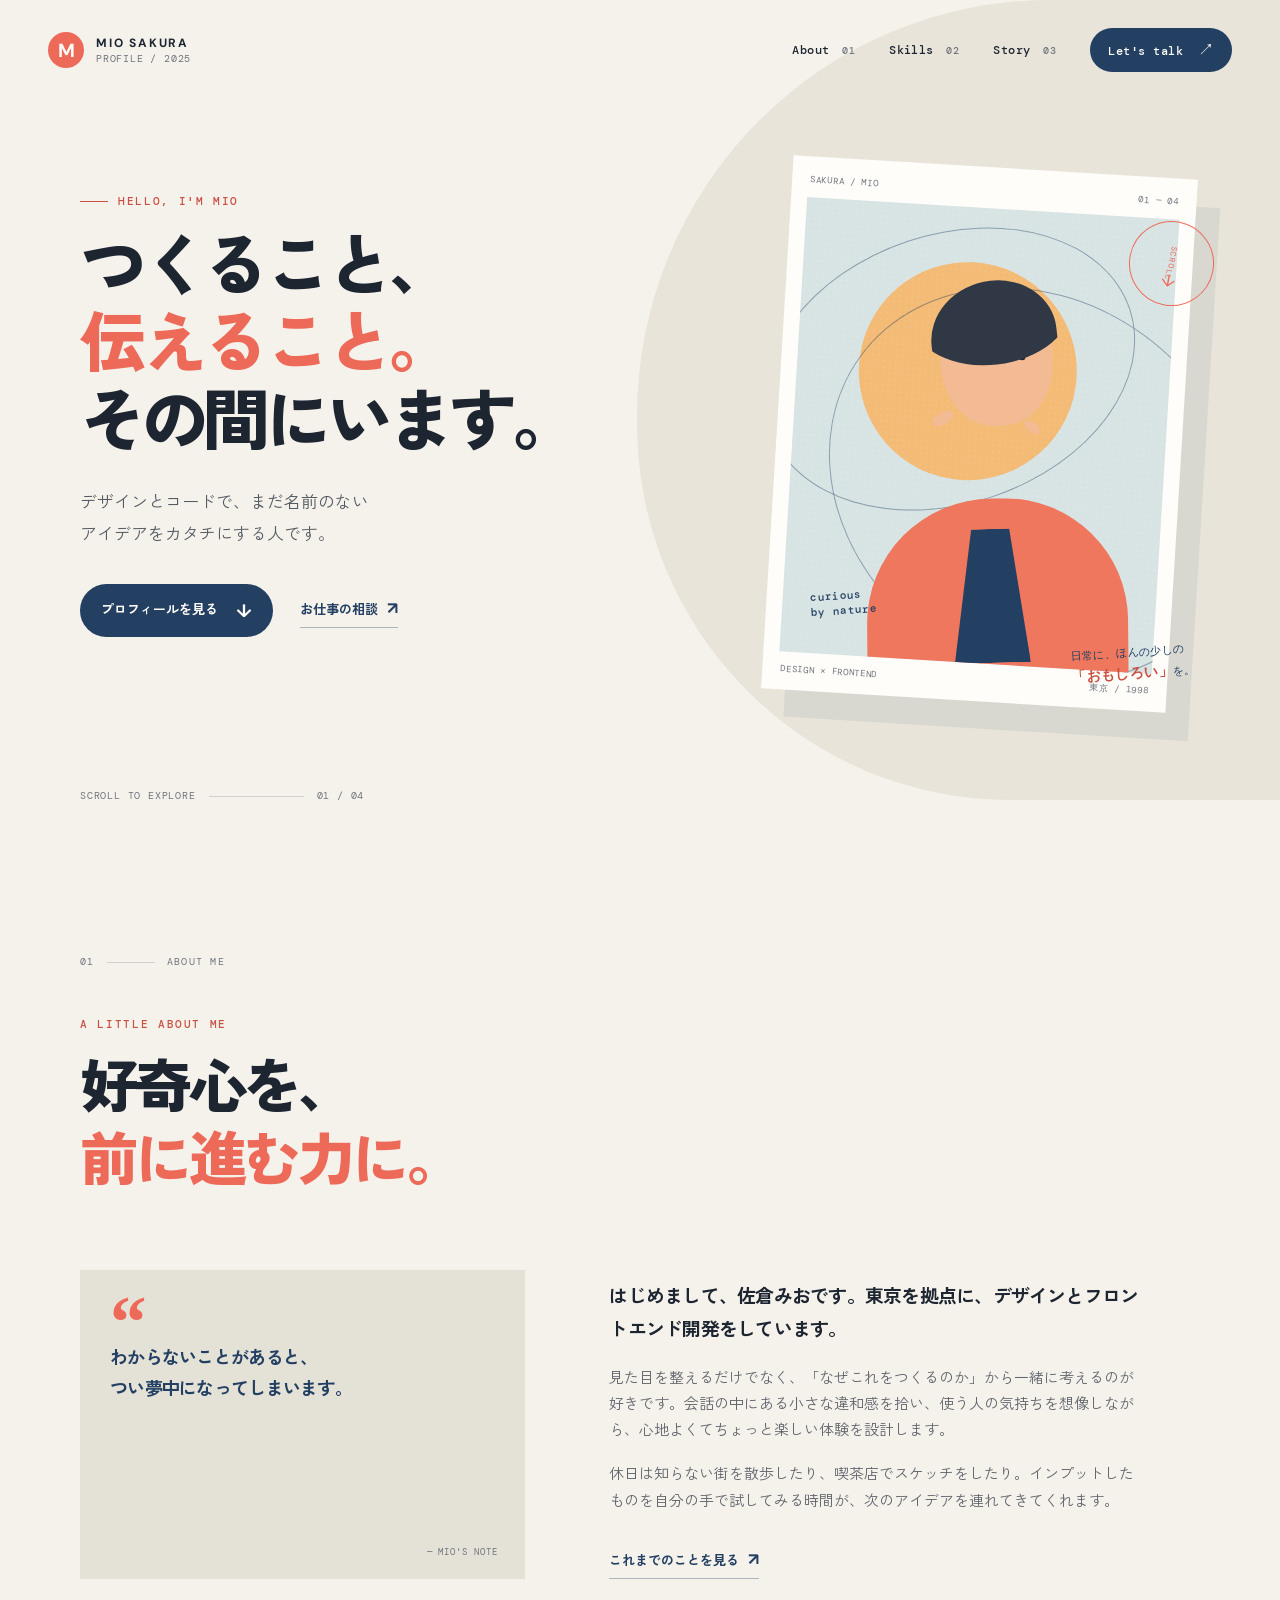
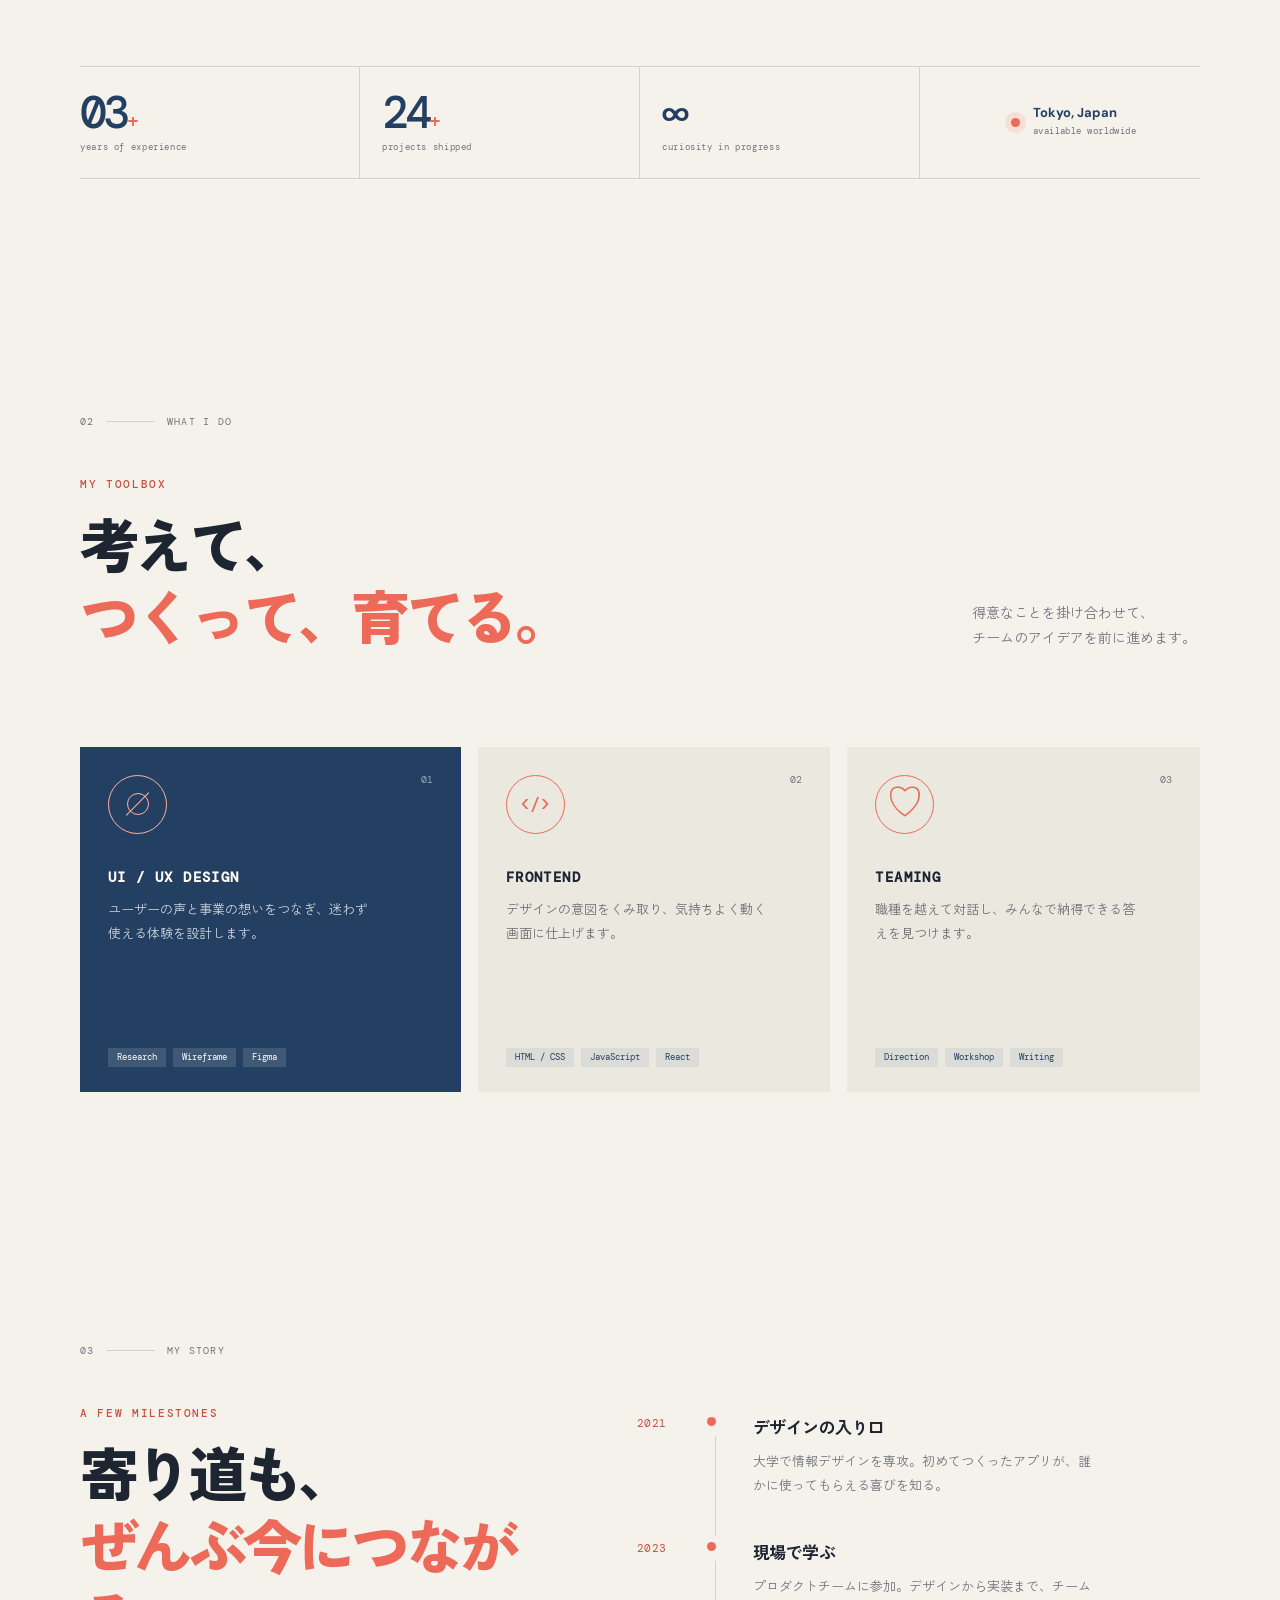
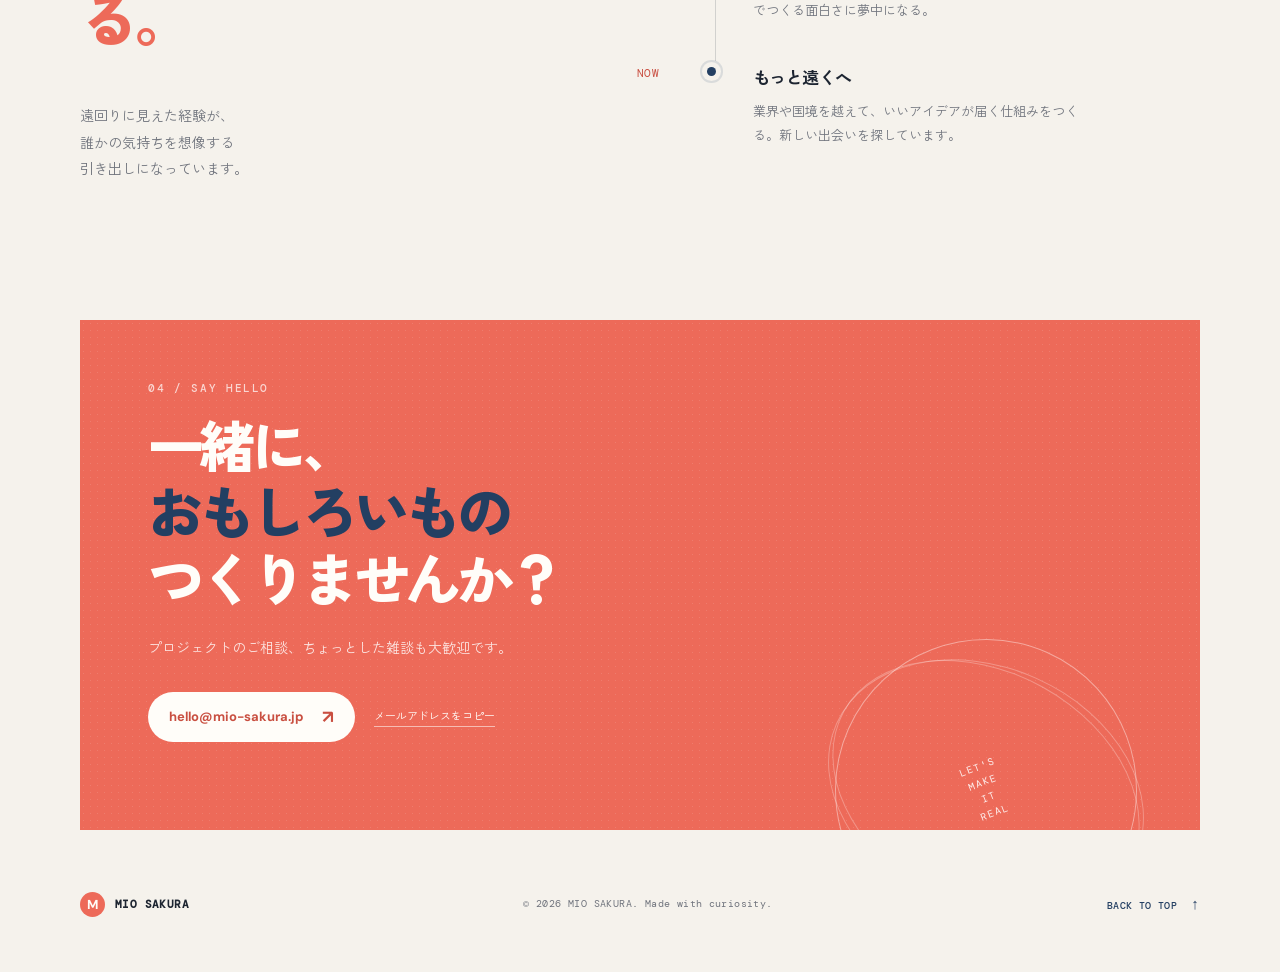
==== index.html @ f8bf5b7d "Create responsive self-introduction page" ====
<!doctype html>
<html lang="ja">
  <head>
    <meta charset="UTF-8" />
    <meta name="viewport" content="width=device-width, initial-scale=1.0" />
    <meta
      name="description"
      content="デザイナー兼フロントエンドエンジニア、佐倉みおの自己紹介ページ。"
    />
    <title>MIO SAKURA — Profile</title>
    <link rel="stylesheet" href="styles.css" />
  </head>
  <body>
    <a class="skip-link" href="#main">本文へ移動</a>

    <header class="site-header">
      <a class="brand" href="#top" aria-label="MIO SAKURA トップへ">
        <span class="brand-mark">M</span>
        <span class="brand-copy">
          <strong>MIO SAKURA</strong>
          <small>PROFILE / 2025</small>
        </span>
      </a>

      <button class="menu-toggle" type="button" aria-expanded="false" aria-controls="site-nav">
        <span class="menu-toggle-label">Menu</span>
        <span class="menu-icon" aria-hidden="true"><i></i><i></i></span>
      </button>

      <nav class="site-nav" id="site-nav" aria-label="メインナビゲーション">
        <a href="#about">About <span>01</span></a>
        <a href="#skills">Skills <span>02</span></a>
        <a href="#story">Story <span>03</span></a>
        <a class="nav-contact" href="#contact">Let's talk <span>↗</span></a>
      </nav>
    </header>

    <main id="main">
      <section class="hero page-grid" id="top" aria-labelledby="hero-title">
        <div class="hero-copy reveal">
          <p class="eyebrow"><span class="eyebrow-line"></span> HELLO, I'M MIO</p>
          <h1 id="hero-title">つくること、<br /><em>伝えること。</em><br />その間にいます。</h1>
          <p class="hero-lead">
            デザインとコードで、まだ名前のない<br class="desktop-only" />
            アイデアをカタチにする人です。
          </p>
          <div class="hero-actions">
            <a class="button button-primary" href="#about">プロフィールを見る <span>↓</span></a>
            <a class="text-link" href="#contact">お仕事の相談 <span>↗</span></a>
          </div>
        </div>

        <div class="hero-visual reveal reveal-delay" role="img" aria-label="佐倉みおのプロフィールイラスト">
          <div class="visual-stamp" aria-hidden="true"><span>SCROLL</span><b>↓</b></div>
          <div class="portrait-card">
            <div class="portrait-topline"><span>SAKURA / MIO</span><span>01 — 04</span></div>
            <div class="portrait-art" aria-hidden="true">
              <div class="sun"></div>
              <div class="orbit orbit-one"></div>
              <div class="orbit orbit-two"></div>
              <div class="portrait-head"></div>
              <div class="portrait-hair"></div>
              <div class="portrait-body"></div>
              <div class="portrait-shirt"></div>
              <div class="portrait-detail detail-one"></div>
              <div class="portrait-detail detail-two"></div>
              <span class="portrait-label">curious<br />by nature</span>
            </div>
            <div class="portrait-bottomline"><span>DESIGN × FRONTEND</span><span>東京 / 1998</span></div>
          </div>
          <p class="visual-caption">日常に、ほんの少しの<br /><strong>「おもしろい」</strong>を。</p>
        </div>

        <div class="hero-meta reveal">
          <span>SCROLL TO EXPLORE</span>
          <span class="meta-rule"></span>
          <span>01 / 04</span>
        </div>
      </section>

      <section class="intro-section section-shell" id="about" aria-labelledby="about-title">
        <div class="section-kicker reveal"><span>01</span><span class="kicker-rule"></span><span>ABOUT ME</span></div>
        <div class="section-heading reveal">
          <p class="eyebrow">A LITTLE ABOUT ME</p>
          <h2 id="about-title">好奇心を、<br /><span>前に進む力に。</span></h2>
        </div>

        <div class="about-layout">
          <div class="about-note reveal">
            <span class="quote-mark">“</span>
            <p>わからないことがあると、<br />つい夢中になってしまいます。</p>
            <span class="note-sign">— MIO'S NOTE</span>
          </div>
          <div class="about-body reveal reveal-delay">
            <p class="body-lead">
              はじめまして、佐倉みおです。東京を拠点に、デザインとフロントエンド開発をしています。
            </p>
            <p>
              見た目を整えるだけでなく、「なぜこれをつくるのか」から一緒に考えるのが好きです。会話の中にある小さな違和感を拾い、使う人の気持ちを想像しながら、心地よくてちょっと楽しい体験を設計します。
            </p>
            <p>
              休日は知らない街を散歩したり、喫茶店でスケッチをしたり。インプットしたものを自分の手で試してみる時間が、次のアイデアを連れてきてくれます。
            </p>
            <a class="inline-link" href="#story">これまでのことを見る <span>↗</span></a>
          </div>
        </div>

        <div class="fact-grid reveal">
          <div class="fact-item"><strong>03<span>+</span></strong><span>years of experience</span></div>
          <div class="fact-item"><strong>24<span>+</span></strong><span>projects shipped</span></div>
          <div class="fact-item"><strong>∞</strong><span>curiosity in progress</span></div>
          <div class="fact-location"><span class="location-dot"></span><span>Tokyo, Japan<br /><small>available worldwide</small></span></div>
        </div>
      </section>

      <section class="skills-section section-shell" id="skills" aria-labelledby="skills-title">
        <div class="section-kicker reveal"><span>02</span><span class="kicker-rule"></span><span>WHAT I DO</span></div>
        <div class="skills-header">
          <div class="section-heading reveal">
            <p class="eyebrow">MY TOOLBOX</p>
            <h2 id="skills-title">考えて、<br /><span>つくって、育てる。</span></h2>
          </div>
          <p class="skills-summary reveal reveal-delay">得意なことを掛け合わせて、<br />チームのアイデアを前に進めます。</p>
        </div>

        <div class="skills-grid">
          <article class="skill-card skill-card-main reveal">
            <div class="card-number">01</div>
            <div class="skill-icon icon-compass" aria-hidden="true"><span></span></div>
            <h3>UI / UX DESIGN</h3>
            <p>ユーザーの声と事業の想いをつなぎ、迷わず使える体験を設計します。</p>
            <div class="skill-tags"><span>Research</span><span>Wireframe</span><span>Figma</span></div>
          </article>
          <article class="skill-card reveal reveal-delay">
            <div class="card-number">02</div>
            <div class="skill-icon icon-code" aria-hidden="true"><span>&lt;/&gt;</span></div>
            <h3>FRONTEND</h3>
            <p>デザインの意図をくみ取り、気持ちよく動く画面に仕上げます。</p>
            <div class="skill-tags"><span>HTML / CSS</span><span>JavaScript</span><span>React</span></div>
          </article>
          <article class="skill-card reveal reveal-delay-2">
            <div class="card-number">03</div>
            <div class="skill-icon icon-heart" aria-hidden="true">♡</div>
            <h3>TEAMING</h3>
            <p>職種を越えて対話し、みんなで納得できる答えを見つけます。</p>
            <div class="skill-tags"><span>Direction</span><span>Workshop</span><span>Writing</span></div>
          </article>
        </div>
      </section>

      <section class="story-section section-shell" id="story" aria-labelledby="story-title">
        <div class="section-kicker reveal"><span>03</span><span class="kicker-rule"></span><span>MY STORY</span></div>
        <div class="story-layout">
          <div class="story-heading section-heading reveal">
            <p class="eyebrow">A FEW MILESTONES</p>
            <h2 id="story-title">寄り道も、<br /><span>ぜんぶ今につながる。</span></h2>
            <p class="story-intro">遠回りに見えた経験が、<br />誰かの気持ちを想像する<br />引き出しになっています。</p>
          </div>
          <div class="timeline reveal reveal-delay">
            <article class="timeline-item">
              <div class="timeline-year">2021</div>
              <div class="timeline-marker"></div>
              <div class="timeline-copy"><h3>デザインの入り口</h3><p>大学で情報デザインを専攻。初めてつくったアプリが、誰かに使ってもらえる喜びを知る。</p></div>
            </article>
            <article class="timeline-item">
              <div class="timeline-year">2023</div>
              <div class="timeline-marker"></div>
              <div class="timeline-copy"><h3>現場で学ぶ</h3><p>プロダクトチームに参加。デザインから実装まで、チームでつくる面白さに夢中になる。</p></div>
            </article>
            <article class="timeline-item timeline-item-current">
              <div class="timeline-year">NOW</div>
              <div class="timeline-marker"></div>
              <div class="timeline-copy"><h3>もっと遠くへ</h3><p>業界や国境を越えて、いいアイデアが届く仕組みをつくる。新しい出会いを探しています。</p></div>
            </article>
          </div>
        </div>
      </section>

      <section class="contact-section section-shell" id="contact" aria-labelledby="contact-title">
        <div class="contact-card reveal">
          <div class="contact-noise" aria-hidden="true"></div>
          <div class="contact-content">
            <p class="eyebrow eyebrow-light">04 / SAY HELLO</p>
            <h2 id="contact-title">一緒に、<br /><em>おもしろいもの</em><br />つくりませんか？</h2>
            <p>プロジェクトのご相談、ちょっとした雑談も大歓迎です。</p>
            <div class="contact-actions">
              <a class="button button-light" href="mailto:hello@mio-sakura.jp">hello@mio-sakura.jp <span>↗</span></a>
              <button class="copy-email" type="button" data-email="hello@mio-sakura.jp">メールアドレスをコピー</button>
            </div>
            <span class="copy-status" role="status" aria-live="polite"></span>
          </div>
          <div class="contact-orbit orbit-large" aria-hidden="true"><span>LET'S<br />MAKE<br />IT<br />REAL</span></div>
        </div>
      </section>
    </main>

    <footer class="site-footer section-shell">
      <div class="footer-brand"><span class="brand-mark">M</span><span>MIO SAKURA</span></div>
      <p>© <span id="current-year">2025</span> MIO SAKURA. Made with curiosity.</p>
      <a href="#top" class="back-top">BACK TO TOP <span>↑</span></a>
    </footer>

    <script src="script.js"></script>
  </body>
</html>
---- styles.css ----
@import url('https://fonts.googleapis.com/css2?family=DM+Mono:wght@400;500&family=DM+Sans:wght@400;500;600;700&family=Zen+Kaku+Gothic+New:wght@400;500;700;900&display=swap');

:root {
  --ink: #1d2531;
  --muted: #70747d;
  --paper: #f5f2ec;
  --paper-deep: #e9e4da;
  --white: #fffdf9;
  --coral: #ed6a59;
  --coral-dark: #c94f41;
  --blue: #233f62;
  --line: rgba(29, 37, 49, 0.16);
  --mono: 'DM Mono', 'SFMono-Regular', Consolas, monospace;
  --sans: 'DM Sans', 'Zen Kaku Gothic New', sans-serif;
}

* { box-sizing: border-box; }
html { scroll-behavior: smooth; }
body {
  margin: 0;
  color: var(--ink);
  background: var(--paper);
  font-family: var(--sans);
  font-size: 16px;
  line-height: 1.75;
  overflow-x: hidden;
}
a { color: inherit; text-decoration: none; }
button { color: inherit; font: inherit; }
.skip-link {
  position: fixed;
  z-index: 20;
  top: 12px;
  left: 12px;
  padding: 8px 14px;
  color: var(--white);
  background: var(--blue);
  border-radius: 4px;
  transform: translateY(-140%);
  transition: transform .2s ease;
}
.skip-link:focus { transform: translateY(0); }

.site-header {
  width: min(1280px, calc(100% - 96px));
  height: 100px;
  margin: 0 auto;
  display: flex;
  align-items: center;
  justify-content: space-between;
  position: relative;
  z-index: 10;
}
.brand { display: inline-flex; align-items: center; gap: 12px; }
.brand-mark {
  width: 36px;
  height: 36px;
  display: grid;
  place-items: center;
  color: var(--white);
  background: var(--coral);
  font: 700 19px/1 var(--sans);
  border-radius: 50%;
}
.brand-copy { display: grid; line-height: 1.2; gap: 3px; }
.brand-copy strong { font-size: 12px; letter-spacing: .15em; }
.brand-copy small { color: var(--muted); font: 10px/1 var(--mono); letter-spacing: .08em; }
.site-nav { display: flex; align-items: center; gap: 34px; }
.site-nav a { font: 500 12px/1 var(--mono); letter-spacing: .04em; transition: color .2s ease; }
.site-nav a:hover { color: var(--coral); }
.site-nav a span { color: var(--muted); font-size: 10px; margin-left: 5px; }
.site-nav .nav-contact { padding: 14px 18px; color: var(--white); background: var(--blue); border-radius: 100px; }
.site-nav .nav-contact span { color: var(--white); font-size: 16px; margin-left: 7px; }
.menu-toggle { display: none; border: 0; background: none; cursor: pointer; }

.page-grid, .section-shell { width: min(1120px, calc(100% - 96px)); margin-inline: auto; }
.hero { min-height: 690px; display: grid; grid-template-columns: 1.02fr .98fr; align-items: center; position: relative; padding: 54px 0 115px; }
.hero::before { content: ''; position: absolute; z-index: -1; top: -100px; right: -18vw; width: 62vw; height: 800px; background: var(--paper-deep); border-radius: 52% 0 0 47%; }
.hero-copy { padding-bottom: 36px; }
.eyebrow { display: flex; align-items: center; gap: 10px; margin: 0 0 21px; color: var(--coral-dark); font: 500 11px/1.2 var(--mono); letter-spacing: .15em; }
.eyebrow-line { display: inline-block; width: 28px; height: 1px; background: currentColor; }
h1, h2, h3, p { margin-top: 0; }
h1, h2 { font-weight: 900; letter-spacing: -.08em; }
h1 { margin-bottom: 25px; font-size: clamp(42px, 5.2vw, 70px); line-height: 1.16; }
h1 em, h2 span, .contact-content h2 em { color: var(--coral); font-style: normal; }
.hero-lead { margin-bottom: 34px; color: #555b63; font-size: 17px; line-height: 1.9; }
.hero-actions { display: flex; align-items: center; gap: 27px; }
.button { display: inline-flex; align-items: center; justify-content: center; gap: 18px; border-radius: 100px; font-size: 13px; font-weight: 700; transition: transform .2s ease, box-shadow .2s ease, background .2s ease; }
.button:hover { transform: translateY(-3px); box-shadow: 0 9px 20px rgba(32, 48, 71, .14); }
.button-primary { min-width: 188px; padding: 15px 21px; color: var(--white); background: var(--blue); }
.button-primary span { font-size: 18px; line-height: 1; }
.text-link, .inline-link { color: var(--blue); font-size: 13px; font-weight: 700; border-bottom: 1px solid rgba(35, 63, 98, .35); padding-bottom: 3px; }
.text-link span, .inline-link span { margin-left: 6px; font-size: 17px; }
.hero-visual { min-height: 560px; display: flex; align-items: center; justify-content: flex-end; position: relative; padding-right: 18px; }
.portrait-card { width: min(405px, 86%); padding: 16px 16px 14px; background: var(--white); box-shadow: 24px 27px 0 rgba(35, 63, 98, .08); transform: rotate(3.5deg); }
.portrait-topline, .portrait-bottomline { display: flex; justify-content: space-between; color: var(--muted); font: 9px/1 var(--mono); letter-spacing: .08em; }
.portrait-topline { padding: 3px 2px 13px; }
.portrait-bottomline { padding: 13px 2px 2px; }
.portrait-art { height: 455px; overflow: hidden; position: relative; background: #d8e4e4; }
.portrait-art::after { content: ''; position: absolute; inset: 0; opacity: .2; background-image: radial-gradient(rgba(255,255,255,.8) .8px, transparent .8px); background-size: 6px 6px; mix-blend-mode: soft-light; }
.sun { position: absolute; top: 55px; left: 62px; width: 218px; height: 218px; border-radius: 50%; background: #f3bb76; }
.orbit { position: absolute; border: 1px solid rgba(35, 63, 98, .43); border-radius: 50%; transform: rotate(-22deg); }
.orbit-one { top: 28px; left: -37px; width: 380px; height: 270px; }
.orbit-two { top: 88px; right: -90px; width: 435px; height: 370px; transform: rotate(33deg); }
.portrait-head { position: absolute; z-index: 2; top: 85px; left: 143px; width: 112px; height: 132px; border-radius: 50% 46% 46% 48%; background: #f2bb94; transform: rotate(-5deg); }
.portrait-head::before, .portrait-head::after { content: ''; position: absolute; top: 60px; width: 7px; height: 7px; border-radius: 50%; background: var(--ink); }
.portrait-head::before { left: 31px; }
.portrait-head::after { right: 27px; }
.portrait-hair { position: absolute; z-index: 3; top: 72px; left: 132px; width: 126px; height: 112px; border-radius: 60% 55% 35% 42%; background: #303845; clip-path: ellipse(64% 48% at 50% 27%); transform: rotate(-10deg); }
.portrait-hair::after { content: ''; position: absolute; left: -12px; bottom: -54px; width: 37px; height: 90px; background: #303845; border-radius: 80% 20% 60% 30%; transform: rotate(10deg); }
.portrait-body { position: absolute; z-index: 1; left: 86px; bottom: -94px; width: 261px; height: 260px; border-radius: 48% 47% 0 0; background: #ef775e; transform: rotate(-4deg); }
.portrait-shirt { position: absolute; z-index: 3; left: 170px; bottom: 1px; width: 76px; height: 134px; background: #233f62; clip-path: polygon(26% 0, 76% 0, 100% 100%, 0 100%); transform: rotate(-5deg); }
.portrait-detail { position: absolute; z-index: 4; border-radius: 50%; background: #f2bb94; }
.detail-one { top: 207px; left: 137px; width: 23px; height: 12px; transform: rotate(-32deg); }
.detail-two { top: 211px; left: 229px; width: 19px; height: 10px; transform: rotate(32deg); }
.portrait-label { position: absolute; z-index: 5; left: 28px; bottom: 37px; color: var(--blue); font: 500 11px/1.35 var(--mono); letter-spacing: .03em; transform: rotate(-7deg); }
.visual-stamp { position: absolute; z-index: 2; top: 67px; right: -14px; width: 85px; height: 85px; display: grid; place-items: center; color: var(--coral); border: 1px solid var(--coral); border-radius: 50%; transform: rotate(11deg); }
.visual-stamp span { font: 8px/1 var(--mono); letter-spacing: .1em; writing-mode: vertical-rl; }
.visual-stamp b { position: absolute; bottom: 8px; font-size: 17px; font-weight: 400; }
.visual-caption { position: absolute; right: 5px; bottom: 18px; color: var(--blue); font: 500 11px/1.7 var(--mono); letter-spacing: .04em; transform: rotate(-4deg); }
.visual-caption strong { color: var(--coral-dark); font-size: 14px; }
.hero-meta { position: absolute; bottom: 28px; left: 0; display: flex; align-items: center; gap: 13px; color: var(--muted); font: 10px/1 var(--mono); letter-spacing: .08em; }
.meta-rule { width: 95px; height: 1px; background: var(--line); }

.section-shell { padding-top: 128px; }
.section-kicker { display: flex; align-items: center; gap: 12px; color: var(--muted); font: 10px/1 var(--mono); letter-spacing: .13em; }
.kicker-rule { display: inline-block; width: 48px; height: 1px; background: var(--line); }
.section-heading { margin-top: 51px; }
.section-heading h2 { margin-bottom: 25px; font-size: clamp(38px, 4.6vw, 60px); line-height: 1.23; }
.intro-section { padding-bottom: 110px; }
.about-layout { display: grid; grid-template-columns: .86fr 1.14fr; gap: 84px; margin-top: 73px; }
.about-note { min-height: 215px; padding: 26px 30px; position: relative; color: var(--blue); background: #e4e1d7; transform: rotate(-2deg); }
.quote-mark { display: block; height: 47px; color: var(--coral); font: 900 73px/.75 Georgia, serif; }
.about-note p { font-size: 18px; font-weight: 700; line-height: 1.7; letter-spacing: -.04em; }
.note-sign { display: block; position: absolute; right: 28px; bottom: 22px; color: var(--muted); font: 9px/1 var(--mono); letter-spacing: .1em; }
.about-body { padding-top: 10px; color: #61656c; font-size: 15px; }
.about-body p { max-width: 535px; margin-bottom: 18px; }
.about-body .body-lead { color: var(--ink); font-size: 19px; font-weight: 700; line-height: 1.75; letter-spacing: -.04em; }
.inline-link { display: inline-block; margin-top: 13px; }
.fact-grid { display: grid; grid-template-columns: repeat(4, 1fr); margin-top: 87px; border-top: 1px solid var(--line); border-bottom: 1px solid var(--line); }
.fact-item, .fact-location { min-height: 111px; display: flex; flex-direction: column; justify-content: center; border-right: 1px solid var(--line); }
.fact-item { padding-left: 22px; }
.fact-item:first-child { padding-left: 0; }
.fact-item strong { color: var(--blue); font: 500 45px/.95 var(--mono); letter-spacing: -.1em; }
.fact-item strong span { color: var(--coral); font-size: 20px; margin-left: 2px; }
.fact-item > span { margin-top: 9px; color: var(--muted); font: 9px/1 var(--mono); letter-spacing: .07em; }
.fact-location { padding-left: 27px; border-right: 0; flex-direction: row; align-items: center; gap: 13px; color: var(--blue); font-size: 13px; font-weight: 700; line-height: 1.3; }
.fact-location small { color: var(--muted); font: 9px/1 var(--mono); letter-spacing: .05em; }
.location-dot { flex: 0 0 auto; width: 9px; height: 9px; background: var(--coral); border-radius: 50%; box-shadow: 0 0 0 6px rgba(237,106,89,.14); }

.skills-section { padding-bottom: 126px; }
.skills-header { display: flex; align-items: flex-end; justify-content: space-between; }
.skills-header .section-heading { margin-bottom: 0; }
.skills-summary { margin: 0 4px 30px 30px; color: var(--muted); font-size: 14px; line-height: 1.8; }
.skills-grid { display: grid; grid-template-columns: 1.08fr 1fr 1fr; gap: 17px; margin-top: 65px; }
.skill-card { min-height: 345px; padding: 28px 28px 25px; position: relative; display: flex; flex-direction: column; background: #ebe8e0; transition: transform .25s ease, box-shadow .25s ease; }
.skill-card:hover { transform: translateY(-6px); box-shadow: 0 16px 25px rgba(35, 63, 98, .08); }
.skill-card-main { color: var(--white); background: var(--blue); }
.card-number { position: absolute; top: 28px; right: 28px; color: var(--muted); font: 10px/1 var(--mono); }
.skill-card-main .card-number { color: rgba(255,255,255,.55); }
.skill-icon { width: 59px; height: 59px; display: grid; place-items: center; margin-bottom: 35px; position: relative; color: var(--coral); border: 1px solid currentColor; border-radius: 50%; }
.skill-card-main .skill-icon { color: #ffb29f; }
.icon-compass::before { content: ''; width: 20px; height: 20px; border: 1px solid currentColor; border-radius: 50%; }
.icon-compass span { position: absolute; width: 1px; height: 32px; background: currentColor; transform: rotate(45deg); }
.icon-code { font: 500 17px/1 var(--mono); }
.icon-heart { font: 38px/1 Arial, sans-serif; padding-bottom: 5px; }
.skill-card h3 { margin-bottom: 13px; font: 700 14px/1.2 var(--mono); letter-spacing: .1em; }
.skill-card p { max-width: 270px; margin-bottom: 22px; color: #6d7075; font-size: 13px; line-height: 1.8; }
.skill-card-main p { color: rgba(255,255,255,.77); }
.skill-tags { display: flex; flex-wrap: wrap; gap: 7px; margin-top: auto; }
.skill-tags span { padding: 5px 9px; color: var(--blue); background: rgba(35,63,98,.08); font: 9px/1 var(--mono); }
.skill-card-main .skill-tags span { color: var(--white); background: rgba(255,255,255,.13); }

.story-section { padding-bottom: 123px; }
.story-layout { display: grid; grid-template-columns: .9fr 1.1fr; gap: 96px; }
.story-heading .section-heading { margin-top: 0; }
.story-intro { margin-top: 45px; color: var(--muted); font-size: 14px; line-height: 1.9; }
.timeline { padding-top: 58px; }
.timeline-item { display: grid; grid-template-columns: 70px 24px 1fr; min-height: 125px; position: relative; }
.timeline-item:not(:last-child)::after { content: ''; position: absolute; top: 22px; left: 78px; width: 1px; height: 100px; background: var(--line); }
.timeline-year { padding-top: 4px; color: var(--coral-dark); font: 11px/1 var(--mono); letter-spacing: .05em; }
.timeline-marker { width: 9px; height: 9px; margin-top: 3px; position: relative; z-index: 1; background: var(--coral); border-radius: 50%; box-shadow: 0 0 0 5px var(--paper); }
.timeline-item-current .timeline-marker { background: var(--blue); box-shadow: 0 0 0 5px var(--paper), 0 0 0 7px rgba(35,63,98,.13); }
.timeline-copy { padding-left: 22px; }
.timeline-copy h3 { margin-bottom: 7px; color: var(--ink); font-size: 17px; letter-spacing: -.03em; }
.timeline-copy p { max-width: 350px; color: var(--muted); font-size: 13px; line-height: 1.8; }

.contact-section { padding-top: 0; }
.contact-card { min-height: 444px; margin: 0 auto; overflow: hidden; position: relative; color: var(--white); background: var(--coral); }
.contact-noise { position: absolute; inset: 0; opacity: .15; background-image: radial-gradient(rgba(255,255,255,.8) .8px, transparent .8px); background-size: 7px 7px; }
.contact-content { position: relative; z-index: 1; padding: 62px 68px; }
.eyebrow-light { color: rgba(255,255,255,.72); }
.contact-content h2 { margin: 0 0 21px; color: var(--white); font-size: clamp(38px, 4.4vw, 58px); line-height: 1.18; }
.contact-content h2 em { color: var(--blue); }
.contact-content > p:not(.eyebrow) { color: rgba(255,255,255,.82); font-size: 14px; }
.contact-actions { display: flex; align-items: center; gap: 19px; margin-top: 31px; }
.button-light { padding: 14px 21px; color: var(--coral-dark); background: var(--white); }
.button-light span { font-size: 18px; line-height: 1; }
.copy-email { padding: 0; color: var(--white); border: 0; border-bottom: 1px solid rgba(255,255,255,.55); background: transparent; cursor: pointer; font-size: 11px; }
.copy-email:hover { border-color: var(--white); }
.copy-status { display: block; height: 18px; margin-top: 8px; color: rgba(255,255,255,.8); font: 10px/1 var(--mono); }
.orbit-large { position: absolute; right: 63px; bottom: -111px; width: 302px; height: 302px; display: grid; place-items: center; border: 1px solid rgba(255,255,255,.42); border-radius: 50%; transform: rotate(-21deg); }
.orbit-large::before, .orbit-large::after { content: ''; position: absolute; border: 1px solid rgba(255,255,255,.28); border-radius: 50%; }
.orbit-large::before { inset: 27px -14px; transform: rotate(45deg); }
.orbit-large::after { inset: -13px 32px; transform: rotate(-40deg); }
.orbit-large span { color: rgba(255,255,255,.9); font: 10px/1.6 var(--mono); letter-spacing: .15em; text-align: center; }
.site-footer { min-height: 142px; padding-top: 48px; padding-bottom: 42px; display: flex; align-items: center; justify-content: space-between; color: var(--muted); font: 10px/1.4 var(--mono); letter-spacing: .04em; }
.footer-brand { display: flex; align-items: center; gap: 10px; color: var(--ink); font-size: 11px; font-weight: 700; }
.footer-brand .brand-mark { width: 25px; height: 25px; font-size: 13px; }
.site-footer p { margin: 0; }
.back-top { color: var(--blue); font-weight: 500; }
.back-top span { margin-left: 7px; font-size: 15px; }

.reveal { transition: opacity .75s ease, transform .75s ease; }
.js .reveal { opacity: 0; transform: translateY(18px); }
.reveal-delay { transition-delay: .12s; }
.reveal-delay-2 { transition-delay: .22s; }
.js .reveal.is-visible { opacity: 1; transform: translateY(0); }

@media (max-width: 850px) {
  .site-header, .page-grid, .section-shell { width: min(100% - 48px, 620px); }
  .site-header { height: 82px; }
  .menu-toggle { display: flex; align-items: center; gap: 10px; padding: 9px 0; color: var(--blue); font: 10px/1 var(--mono); letter-spacing: .08em; }
  .menu-icon { width: 23px; display: grid; gap: 5px; }
  .menu-icon i { display: block; height: 1px; background: currentColor; transition: transform .2s ease; }
  .site-header.menu-open .menu-icon i:first-child { transform: translateY(3px) rotate(45deg); }
  .site-header.menu-open .menu-icon i:last-child { transform: translateY(-3px) rotate(-45deg); }
  .site-nav { position: absolute; top: 69px; right: 0; left: 0; padding: 21px; display: grid; gap: 21px; background: var(--white); box-shadow: 0 16px 25px rgba(29,37,49,.1); opacity: 0; pointer-events: none; transform: translateY(-8px); transition: opacity .2s ease, transform .2s ease; }
  .site-header.menu-open .site-nav { opacity: 1; pointer-events: auto; transform: translateY(0); }
  .site-nav .nav-contact { width: fit-content; }
  .hero { min-height: auto; grid-template-columns: 1fr; padding-top: 66px; padding-bottom: 104px; }
  .hero::before { top: 390px; right: -40vw; width: 145vw; height: 580px; border-radius: 44% 0 0 32%; }
  .hero-copy { padding-bottom: 30px; }
  h1 { font-size: clamp(40px, 10vw, 63px); }
  .hero-visual { min-height: 536px; justify-content: center; padding: 20px 16px 0; }
  .portrait-card { width: min(405px, 90%); }
  .visual-stamp { right: 2%; }
  .visual-caption { right: 1%; bottom: -5px; }
  .hero-meta { bottom: 30px; }
  .section-shell { padding-top: 92px; }
  .about-layout, .story-layout { grid-template-columns: 1fr; gap: 43px; margin-top: 52px; }
  .about-note { max-width: 420px; }
  .fact-grid { grid-template-columns: repeat(2, 1fr); margin-top: 60px; }
  .fact-item:nth-child(2) { border-right: 0; }
  .fact-item:nth-child(-n+2) { border-bottom: 1px solid var(--line); }
  .fact-item:nth-child(3) { padding-left: 0; }
  .fact-location { padding-left: 22px; border-top: 1px solid var(--line); }
  .skills-header { display: block; }
  .skills-summary { margin: 0; }
  .skills-grid { grid-template-columns: 1fr; max-width: 480px; margin-top: 44px; }
  .skill-card { min-height: 280px; }
  .story-intro { margin-top: 30px; }
  .timeline { padding-top: 0; }
  .contact-card { min-height: 510px; }
  .contact-content { padding: 47px 36px; }
  .orbit-large { right: -21px; bottom: -95px; width: 263px; height: 263px; }
  .site-footer { width: min(100% - 48px, 620px); display: grid; grid-template-columns: 1fr auto; gap: 23px; padding-top: 38px; padding-bottom: 30px; }
  .site-footer p { grid-column: 1 / -1; grid-row: 2; }
  .back-top { grid-column: 2; grid-row: 1; }
}

@media (max-width: 470px) {
  .site-header, .page-grid, .section-shell { width: calc(100% - 36px); }
  .desktop-only { display: none; }
  .hero { padding-top: 48px; }
  .hero-lead { font-size: 15px; }
  .hero-actions { gap: 18px; align-items: flex-start; flex-direction: column; }
  .hero-visual { min-height: 449px; padding-inline: 0; }
  .portrait-card { width: 88%; padding: 11px 11px 10px; }
  .portrait-art { height: 365px; }
  .sun { top: 44px; left: 35px; width: 180px; height: 180px; }
  .portrait-head { top: 76px; left: calc(50% - 36px); width: 93px; height: 110px; }
  .portrait-hair { top: 65px; left: calc(50% - 45px); width: 108px; height: 98px; }
  .portrait-body { left: calc(50% - 90px); width: 225px; height: 220px; bottom: -83px; }
  .portrait-shirt { left: calc(50% - 11px); height: 111px; width: 64px; }
  .detail-one { top: 180px; left: calc(50% - 52px); }
  .detail-two { top: 180px; left: calc(50% + 38px); }
  .portrait-label { left: 19px; bottom: 27px; }
  .visual-stamp { top: 28px; right: -4px; width: 70px; height: 70px; }
  .visual-caption { right: -2px; bottom: -22px; font-size: 9px; }
  .hero-meta { font-size: 8px; gap: 8px; }
  .meta-rule { width: 38px; }
  .section-heading { margin-top: 38px; }
  .section-heading h2 { font-size: 38px; }
  .about-layout { margin-top: 39px; }
  .about-note { padding: 21px 23px; }
  .about-note p { font-size: 16px; }
  .about-body .body-lead { font-size: 17px; }
  .fact-item { min-height: 100px; padding-left: 17px; }
  .fact-item strong { font-size: 36px; }
  .fact-location { min-height: 100px; padding-left: 17px; font-size: 11px; }
  .contact-card { min-height: 526px; }
  .contact-content { padding: 40px 25px; }
  .contact-content h2 { font-size: 38px; }
  .contact-actions { align-items: flex-start; flex-direction: column; }
  .site-footer { width: calc(100% - 36px); }
}

@media (prefers-reduced-motion: reduce) {
  html { scroll-behavior: auto; }
  *, *::before, *::after { transition-duration: .01ms !important; animation-duration: .01ms !important; animation-iteration-count: 1 !important; }
  .js .reveal { opacity: 1; transform: none; }
}
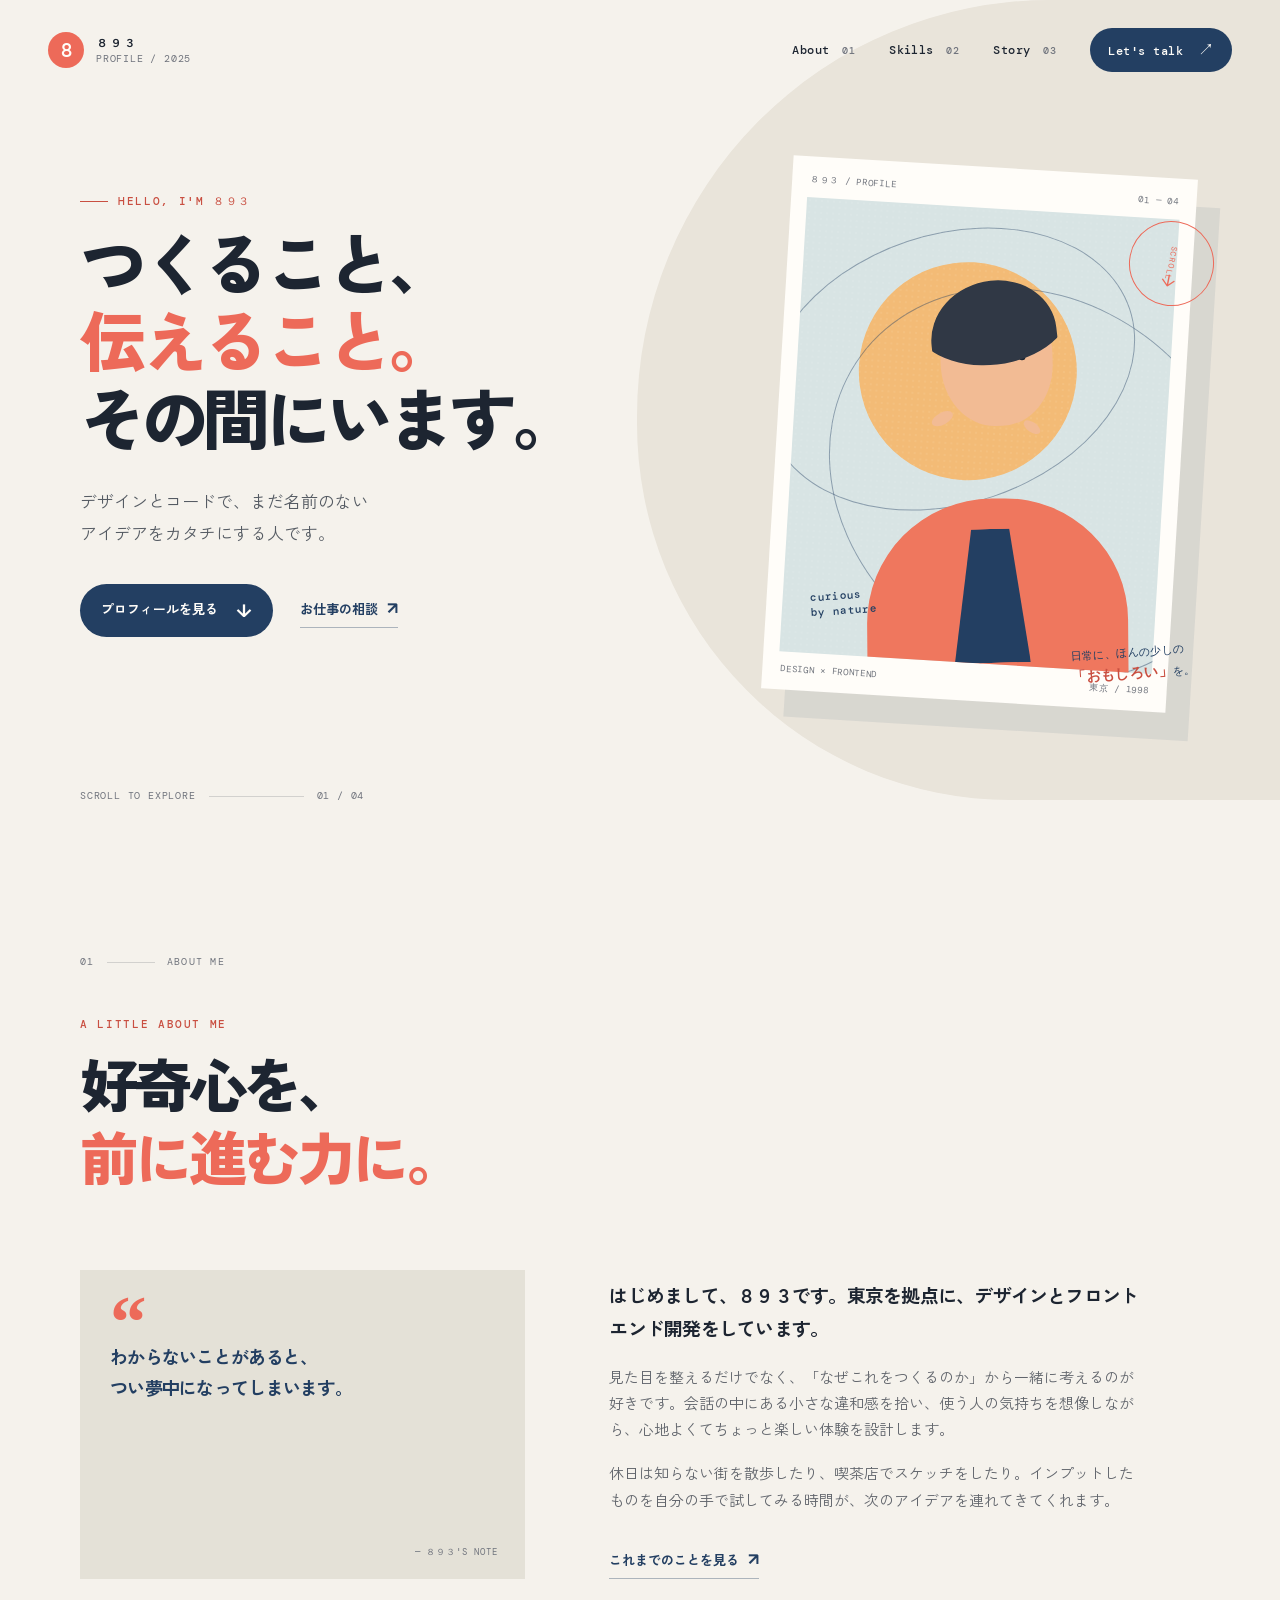
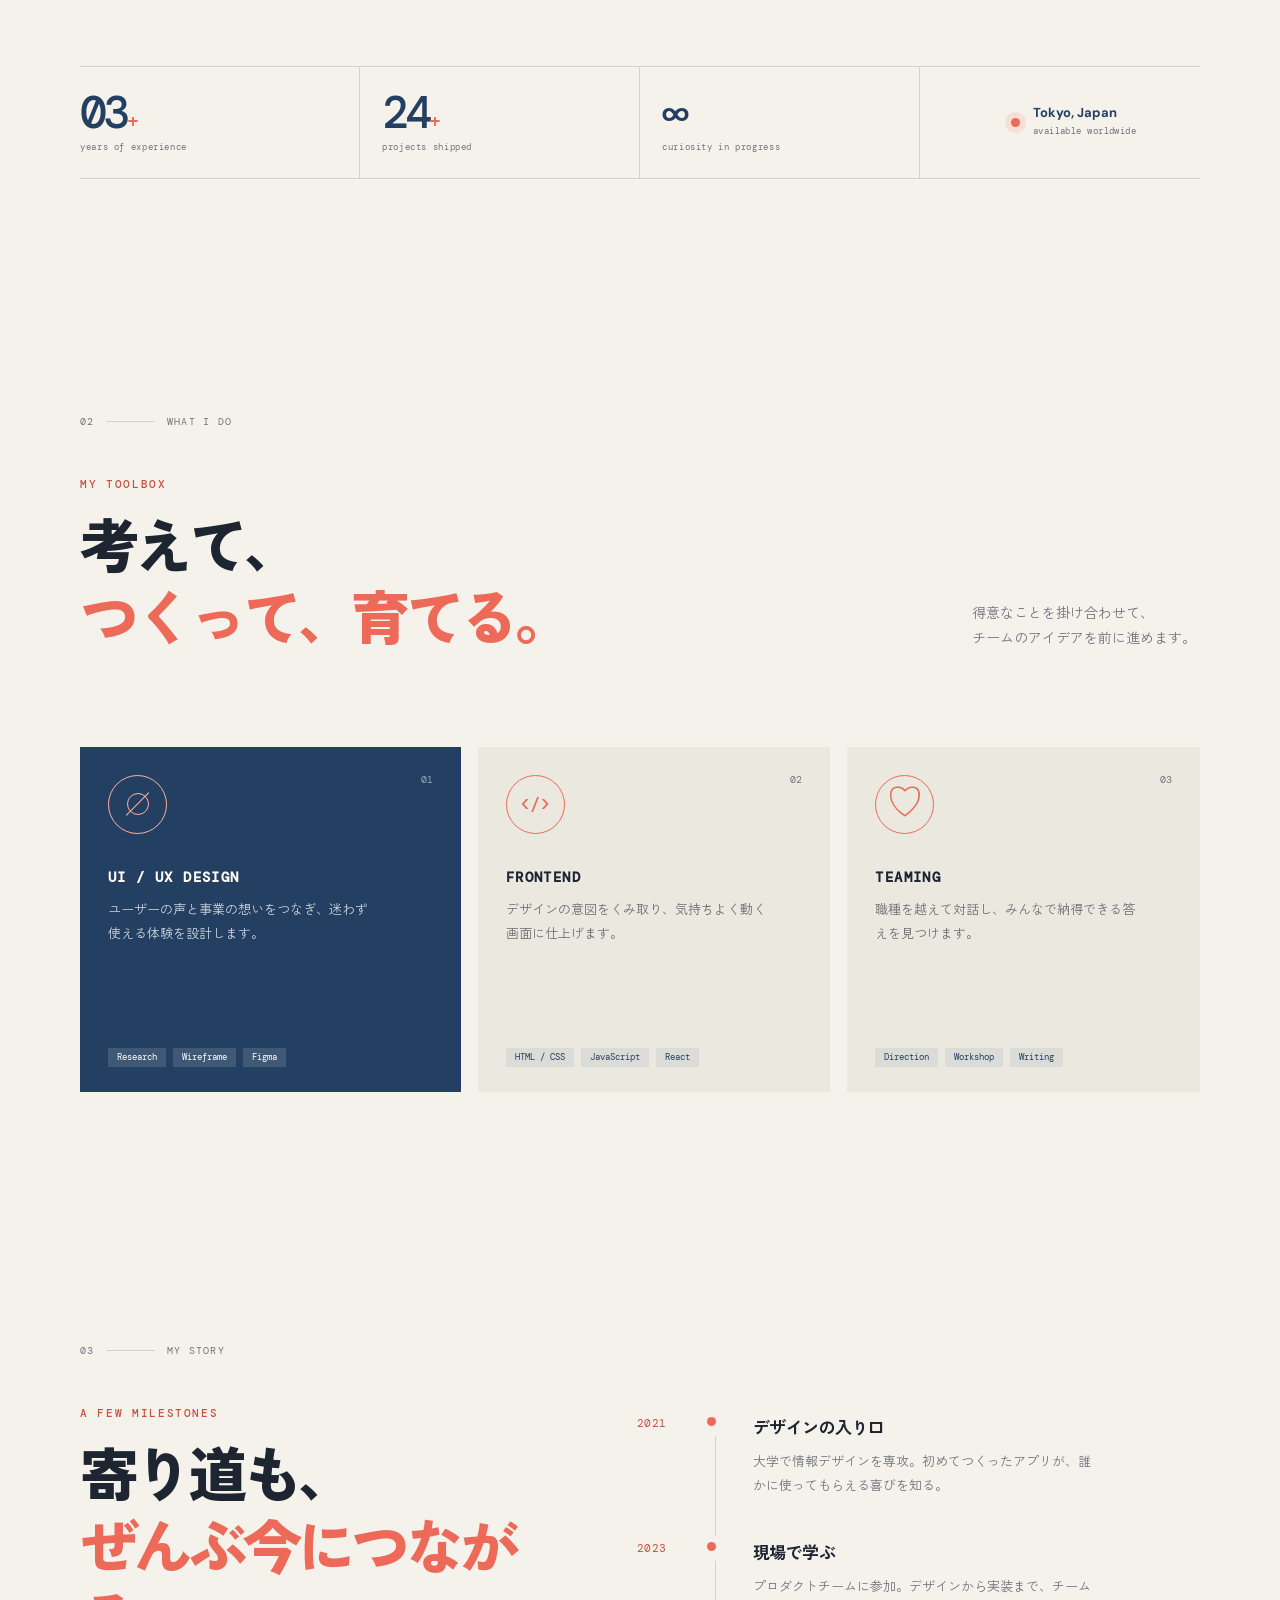
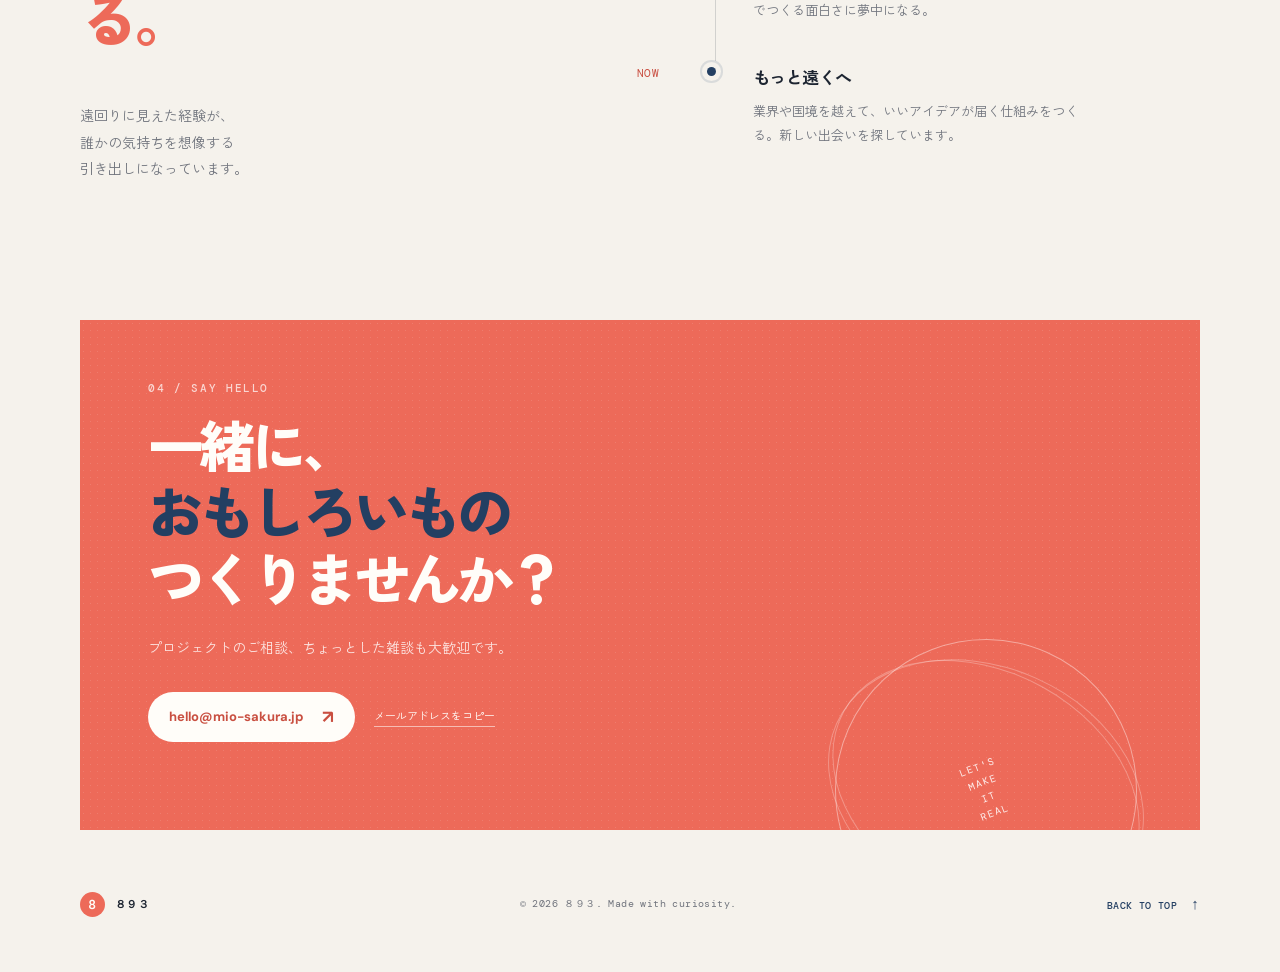
==== commit a292c675: "Update profile name to 893" ====
--- a/index.html
+++ b/index.html
@@ -5,19 +5,19 @@
     <meta name="viewport" content="width=device-width, initial-scale=1.0" />
     <meta
       name="description"
-      content="デザイナー兼フロントエンドエンジニア、佐倉みおの自己紹介ページ。"
+      content="デザイナー兼フロントエンドエンジニア、８９３の自己紹介ページ。"
     />
-    <title>MIO SAKURA — Profile</title>
+    <title>８９３ — Profile</title>
     <link rel="stylesheet" href="styles.css" />
   </head>
   <body>
     <a class="skip-link" href="#main">本文へ移動</a>
 
     <header class="site-header">
-      <a class="brand" href="#top" aria-label="MIO SAKURA トップへ">
-        <span class="brand-mark">M</span>
+      <a class="brand" href="#top" aria-label="８９３ トップへ">
+        <span class="brand-mark">８</span>
         <span class="brand-copy">
-          <strong>MIO SAKURA</strong>
+          <strong>８９３</strong>
           <small>PROFILE / 2025</small>
         </span>
       </a>
@@ -38,7 +38,7 @@
     <main id="main">
       <section class="hero page-grid" id="top" aria-labelledby="hero-title">
         <div class="hero-copy reveal">
-          <p class="eyebrow"><span class="eyebrow-line"></span> HELLO, I'M MIO</p>
+          <p class="eyebrow"><span class="eyebrow-line"></span> HELLO, I'M ８９３</p>
           <h1 id="hero-title">つくること、<br /><em>伝えること。</em><br />その間にいます。</h1>
           <p class="hero-lead">
             デザインとコードで、まだ名前のない<br class="desktop-only" />
@@ -50,10 +50,10 @@
           </div>
         </div>
 
-        <div class="hero-visual reveal reveal-delay" role="img" aria-label="佐倉みおのプロフィールイラスト">
+        <div class="hero-visual reveal reveal-delay" role="img" aria-label="８９３のプロフィールイラスト">
           <div class="visual-stamp" aria-hidden="true"><span>SCROLL</span><b>↓</b></div>
           <div class="portrait-card">
-            <div class="portrait-topline"><span>SAKURA / MIO</span><span>01 — 04</span></div>
+            <div class="portrait-topline"><span>８９３ / PROFILE</span><span>01 — 04</span></div>
             <div class="portrait-art" aria-hidden="true">
               <div class="sun"></div>
               <div class="orbit orbit-one"></div>
@@ -89,11 +89,11 @@
           <div class="about-note reveal">
             <span class="quote-mark">“</span>
             <p>わからないことがあると、<br />つい夢中になってしまいます。</p>
-            <span class="note-sign">— MIO'S NOTE</span>
+            <span class="note-sign">— ８９３'S NOTE</span>
           </div>
           <div class="about-body reveal reveal-delay">
             <p class="body-lead">
-              はじめまして、佐倉みおです。東京を拠点に、デザインとフロントエンド開発をしています。
+              はじめまして、８９３です。東京を拠点に、デザインとフロントエンド開発をしています。
             </p>
             <p>
               見た目を整えるだけでなく、「なぜこれをつくるのか」から一緒に考えるのが好きです。会話の中にある小さな違和感を拾い、使う人の気持ちを想像しながら、心地よくてちょっと楽しい体験を設計します。
@@ -195,8 +195,8 @@
     </main>
 
     <footer class="site-footer section-shell">
-      <div class="footer-brand"><span class="brand-mark">M</span><span>MIO SAKURA</span></div>
-      <p>© <span id="current-year">2025</span> MIO SAKURA. Made with curiosity.</p>
+      <div class="footer-brand"><span class="brand-mark">８</span><span>８９３</span></div>
+      <p>© <span id="current-year">2025</span> ８９３. Made with curiosity.</p>
       <a href="#top" class="back-top">BACK TO TOP <span>↑</span></a>
     </footer>
 
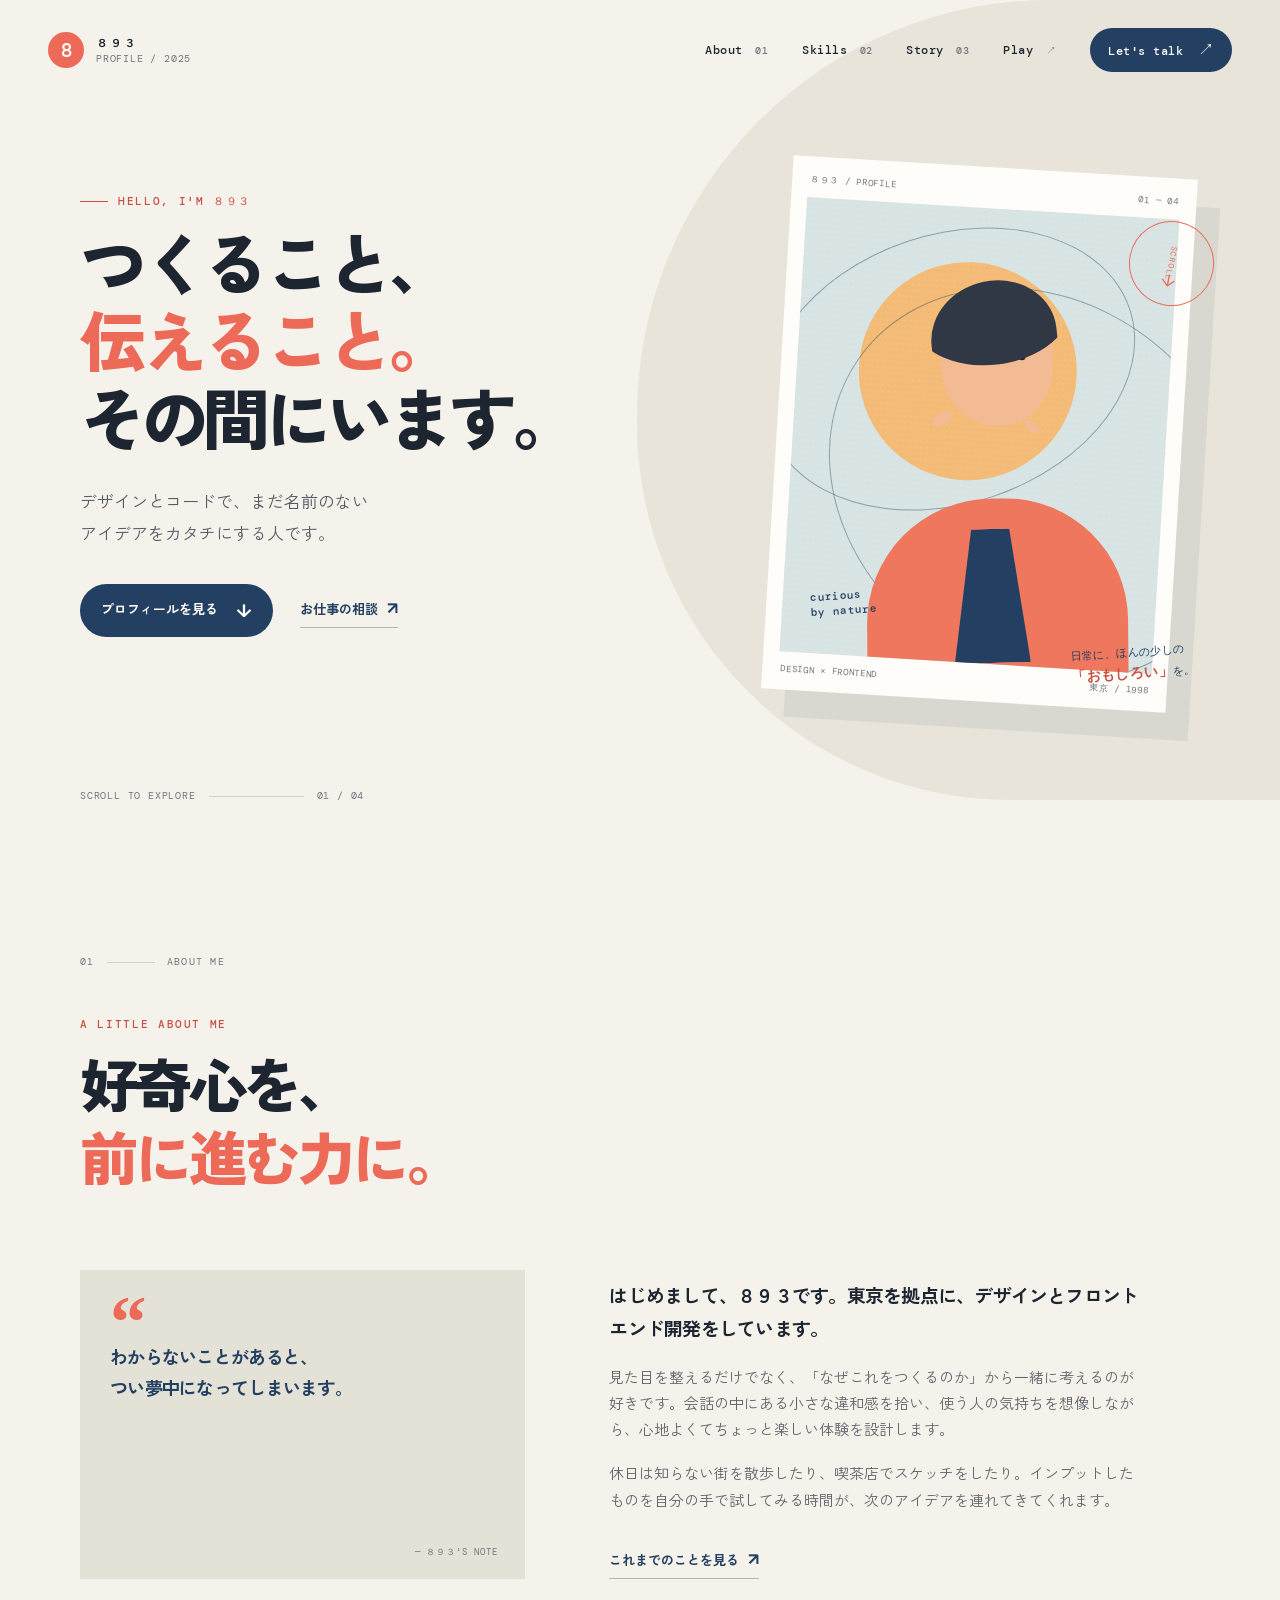
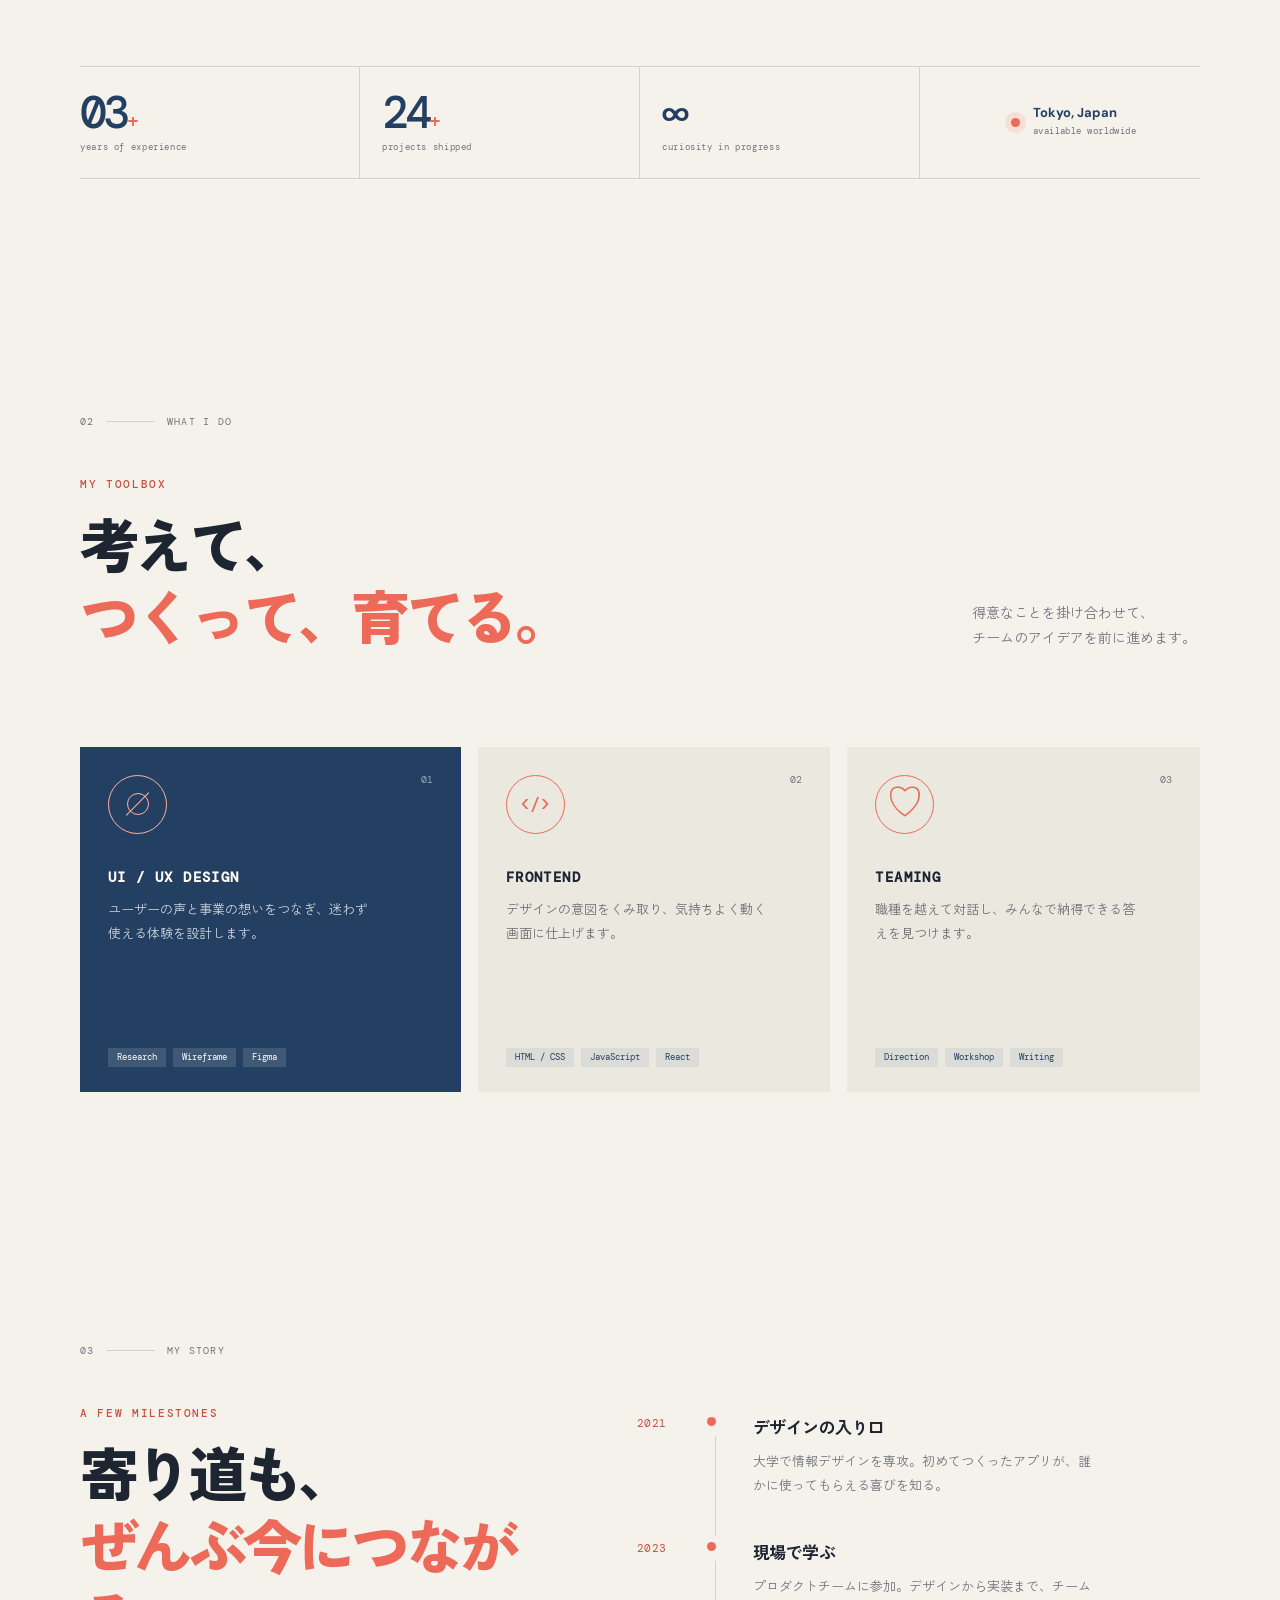
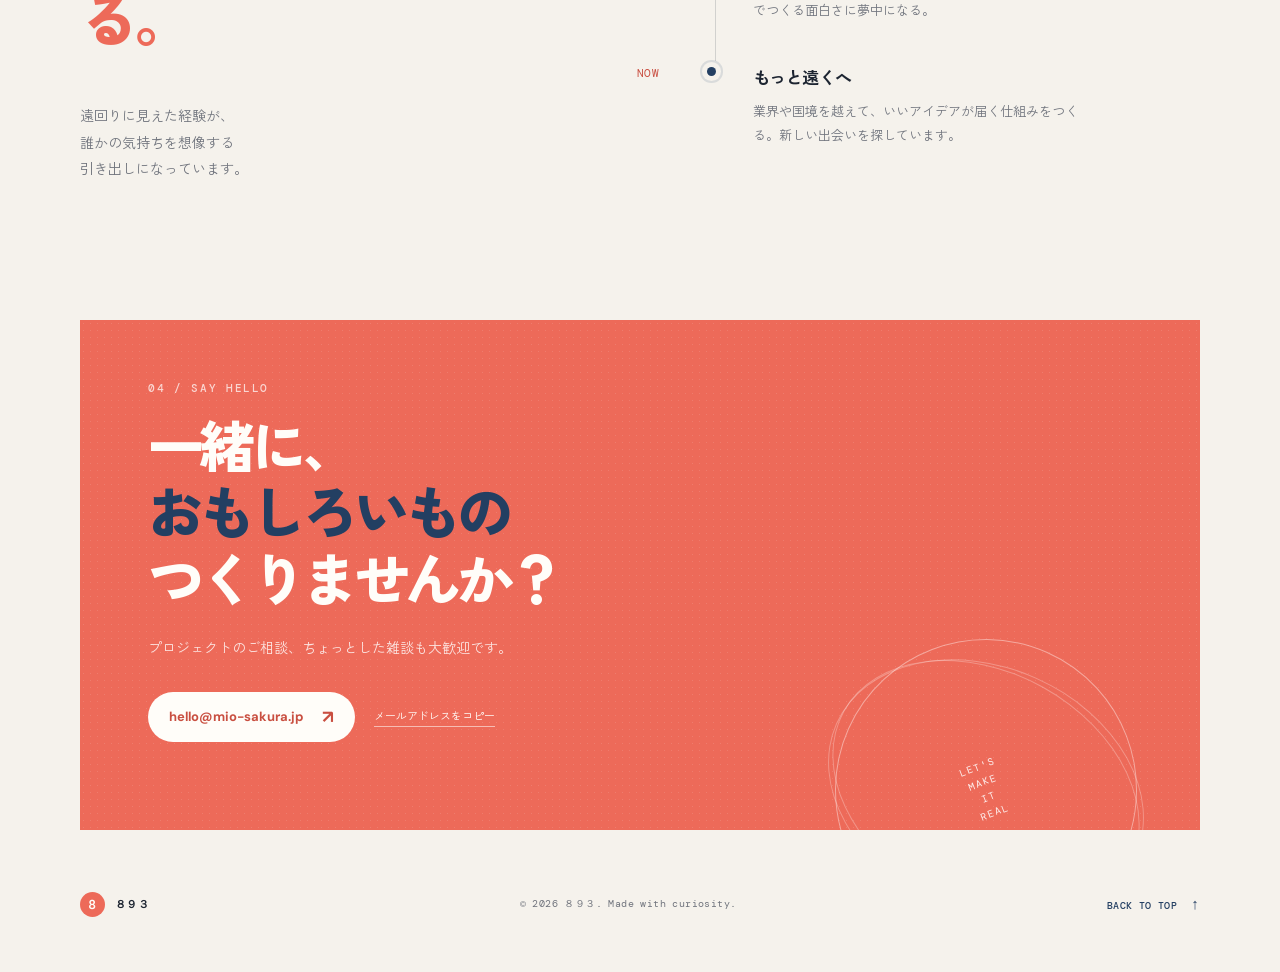
==== commit 4f521da2: "Add neon patrol shooting game" ====
--- a/index.html
+++ b/index.html
@@ -31,6 +31,7 @@
         <a href="#about">About <span>01</span></a>
         <a href="#skills">Skills <span>02</span></a>
         <a href="#story">Story <span>03</span></a>
+        <a class="nav-play" href="game.html">Play <span>↗</span></a>
         <a class="nav-contact" href="#contact">Let's talk <span>↗</span></a>
       </nav>
     </header>
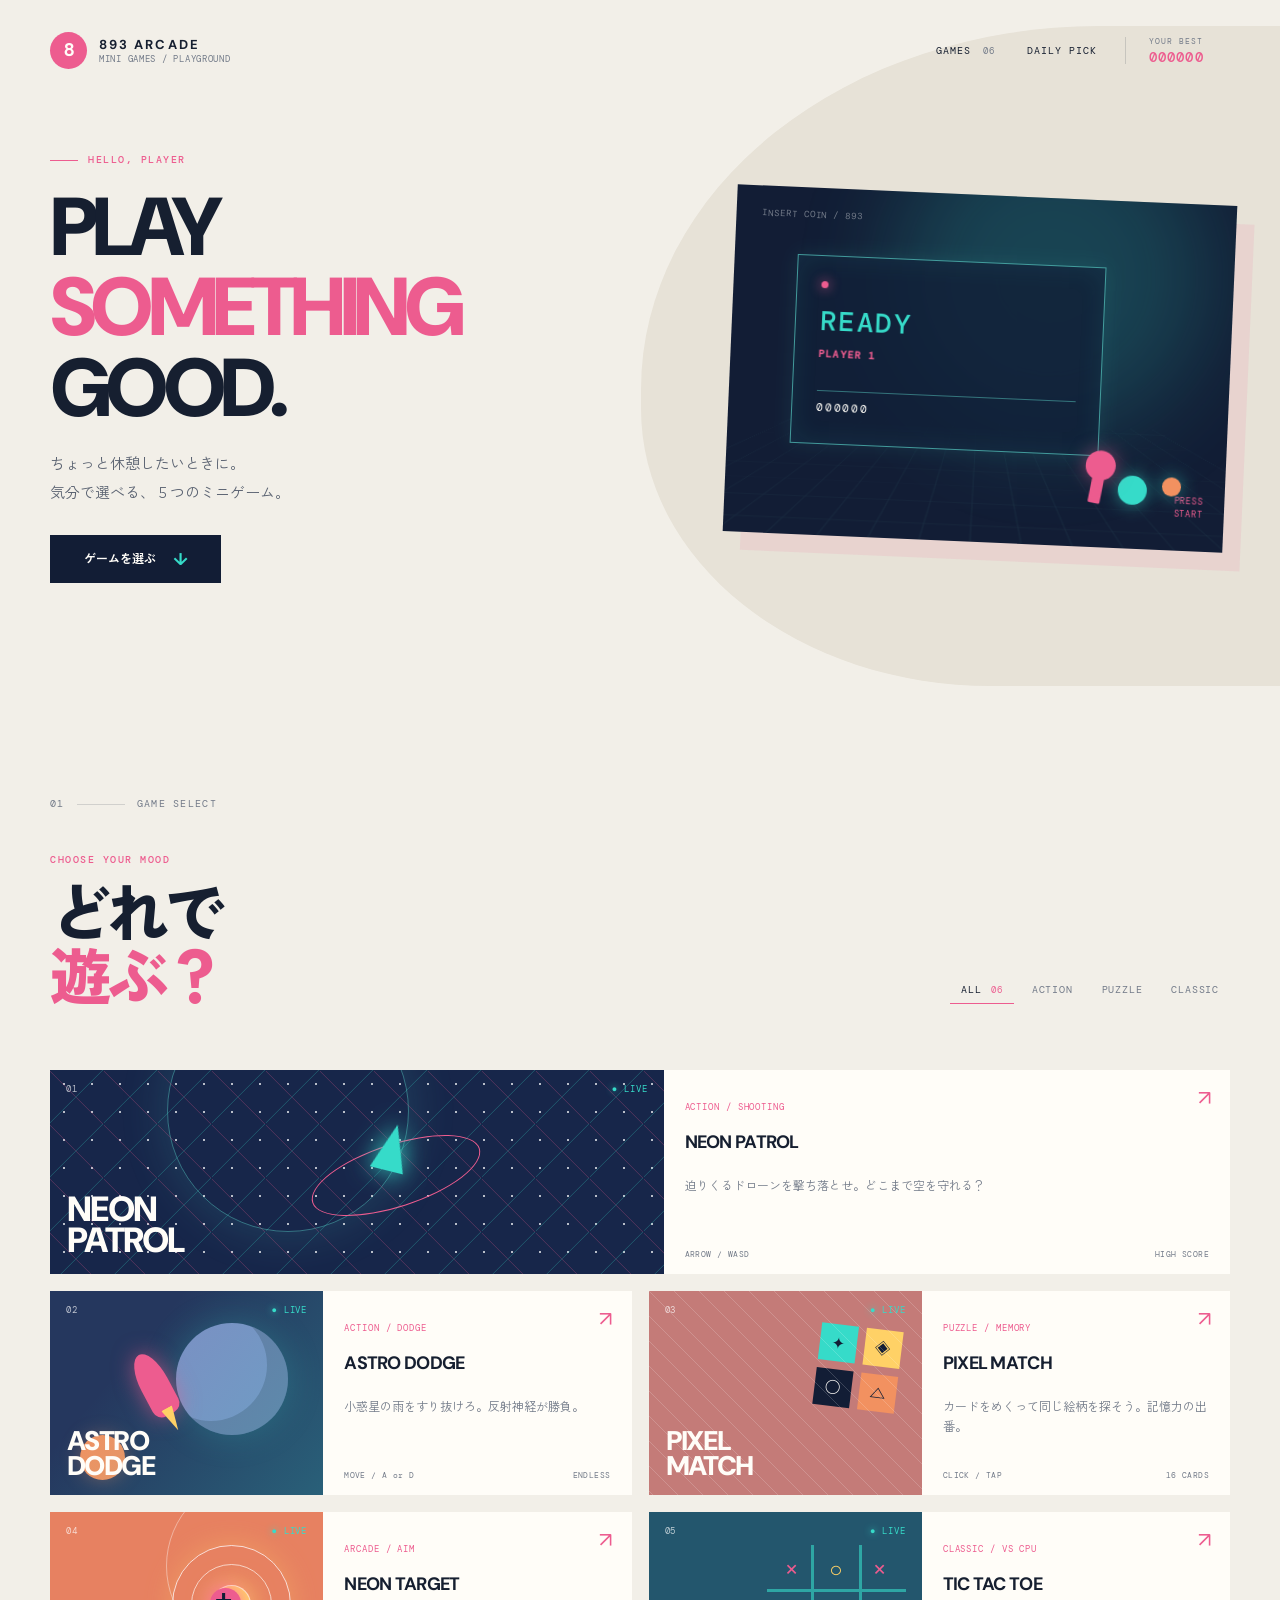
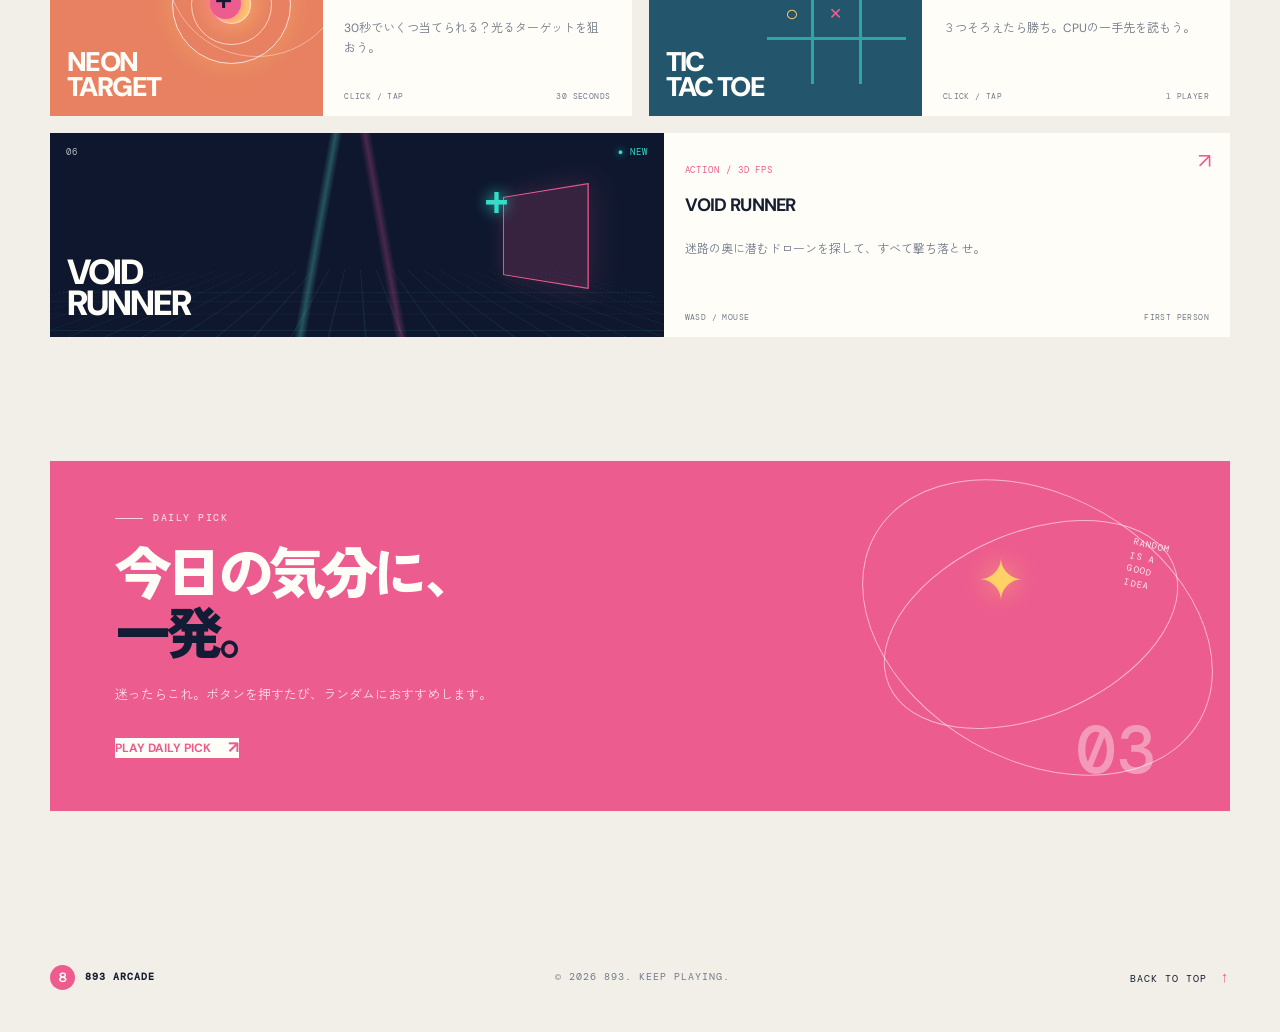
==== commit a92c5673: "Create arcade portal and 3D FPS game" ====
--- a/index.html
+++ b/index.html
@@ -3,204 +3,92 @@
   <head>
     <meta charset="UTF-8" />
     <meta name="viewport" content="width=device-width, initial-scale=1.0" />
-    <meta
-      name="description"
-      content="デザイナー兼フロントエンドエンジニア、８９３の自己紹介ページ。"
-    />
-    <title>８９３ — Profile</title>
-    <link rel="stylesheet" href="styles.css" />
+    <meta name="description" content="８９３ ARCADE — すぐに遊べるミニゲームのゲームポータル。" />
+    <title>893 ARCADE — Play Something Good</title>
+    <link rel="stylesheet" href="portal.css" />
   </head>
   <body>
-    <a class="skip-link" href="#main">本文へ移動</a>
+    <a class="skip-link" href="#games">ゲーム一覧へ移動</a>
+    <div class="portal-shell">
+      <header class="portal-header">
+        <a class="portal-brand" href="#top" aria-label="893 ARCADE トップへ">
+          <span class="brand-mark">８</span>
+          <span class="brand-copy"><strong>893 ARCADE</strong><small>MINI GAMES / PLAYGROUND</small></span>
+        </a>
+        <nav class="portal-nav" aria-label="メインナビゲーション">
+          <a href="#games">GAMES <span>06</span></a>
+          <a href="#daily">DAILY PICK</a>
+        </nav>
+        <div class="header-score"><span>YOUR BEST</span><strong id="portalHighScore">000000</strong></div>
+      </header>
 
-    <header class="site-header">
-      <a class="brand" href="#top" aria-label="８９３ トップへ">
-        <span class="brand-mark">８</span>
-        <span class="brand-copy">
-          <strong>８９３</strong>
-          <small>PROFILE / 2025</small>
-        </span>
-      </a>
+      <main id="top">
+        <section class="portal-hero">
+          <div class="hero-copy">
+            <p class="eyebrow"><span class="eyebrow-line"></span> HELLO, PLAYER</p>
+            <h1>PLAY<br /><em>SOMETHING</em><br />GOOD.</h1>
+            <p class="hero-lead">ちょっと休憩したいときに。<br />気分で選べる、５つのミニゲーム。</p>
+            <a class="hero-button" href="#games">ゲームを選ぶ <span>↓</span></a>
+          </div>
+          <div class="hero-console" aria-hidden="true">
+            <div class="console-glow"></div>
+            <div class="console-grid"></div>
+            <span class="console-label label-top">INSERT COIN / 893</span>
+            <span class="console-label label-side">PRESS<br />START</span>
+            <div class="console-screen"><span class="screen-dot"></span><span class="screen-title">READY<br /><b>PLAYER 1</b></span><span class="screen-line"></span><span class="screen-score">000000</span></div>
+            <div class="console-controls"><span class="joystick"></span><span class="console-button"></span><span class="console-button small"></span></div>
+          </div>
+        </section>
 
-      <button class="menu-toggle" type="button" aria-expanded="false" aria-controls="site-nav">
-        <span class="menu-toggle-label">Menu</span>
-        <span class="menu-icon" aria-hidden="true"><i></i><i></i></span>
-      </button>
+        <section class="games-section" id="games" aria-labelledby="games-title">
+          <div class="section-kicker"><span>01</span><i></i><span>GAME SELECT</span></div>
+          <div class="section-heading-row">
+            <div><p class="eyebrow">CHOOSE YOUR MOOD</p><h2 id="games-title">どれで<br /><em>遊ぶ？</em></h2></div>
+            <div class="filter-bar" role="group" aria-label="ゲームのカテゴリで絞り込む">
+              <button class="filter-button is-active" type="button" data-filter="all">ALL <span>06</span></button>
+              <button class="filter-button" type="button" data-filter="action">ACTION</button>
+              <button class="filter-button" type="button" data-filter="puzzle">PUZZLE</button>
+              <button class="filter-button" type="button" data-filter="classic">CLASSIC</button>
+            </div>
+          </div>
 
-      <nav class="site-nav" id="site-nav" aria-label="メインナビゲーション">
-        <a href="#about">About <span>01</span></a>
-        <a href="#skills">Skills <span>02</span></a>
-        <a href="#story">Story <span>03</span></a>
-        <a class="nav-play" href="game.html">Play <span>↗</span></a>
-        <a class="nav-contact" href="#contact">Let's talk <span>↗</span></a>
-      </nav>
-    </header>
+          <div class="game-grid">
+            <a class="game-card game-card-featured" data-category="action" href="game.html">
+              <div class="game-thumb thumb-neon"><span class="thumb-number">01</span><span class="thumb-status">● LIVE</span><div class="thumb-stars"></div><div class="thumb-ship"></div><div class="thumb-orbit"></div><strong>NEON<br />PATROL</strong></div>
+              <div class="card-copy"><div><span class="card-category">ACTION / SHOOTING</span><h3>NEON PATROL</h3></div><span class="card-arrow">↗</span><p>迫りくるドローンを撃ち落とせ。どこまで空を守れる？</p><div class="card-meta"><span>ARROW / WASD</span><span>HIGH SCORE</span></div></div>
+            </a>
+            <a class="game-card" data-category="action" href="dodge.html">
+              <div class="game-thumb thumb-astro"><span class="thumb-number">02</span><span class="thumb-status">● LIVE</span><div class="thumb-planet planet-one"></div><div class="thumb-planet planet-two"></div><div class="thumb-rocket"></div><strong>ASTRO<br />DODGE</strong></div>
+              <div class="card-copy"><div><span class="card-category">ACTION / DODGE</span><h3>ASTRO DODGE</h3></div><span class="card-arrow">↗</span><p>小惑星の雨をすり抜けろ。反射神経が勝負。</p><div class="card-meta"><span>MOVE / A or D</span><span>ENDLESS</span></div></div>
+            </a>
+            <a class="game-card" data-category="puzzle" href="memory.html">
+              <div class="game-thumb thumb-memory"><span class="thumb-number">03</span><span class="thumb-status">● LIVE</span><div class="memory-symbols"><i>✦</i><i>◈</i><i>○</i><i>△</i></div><strong>PIXEL<br />MATCH</strong></div>
+              <div class="card-copy"><div><span class="card-category">PUZZLE / MEMORY</span><h3>PIXEL MATCH</h3></div><span class="card-arrow">↗</span><p>カードをめくって同じ絵柄を探そう。記憶力の出番。</p><div class="card-meta"><span>CLICK / TAP</span><span>16 CARDS</span></div></div>
+            </a>
+            <a class="game-card" data-category="action" href="target.html">
+              <div class="game-thumb thumb-target"><span class="thumb-number">04</span><span class="thumb-status">● LIVE</span><div class="target-halo"></div><div class="target-core"></div><div class="target-cross">+</div><strong>NEON<br />TARGET</strong></div>
+              <div class="card-copy"><div><span class="card-category">ARCADE / AIM</span><h3>NEON TARGET</h3></div><span class="card-arrow">↗</span><p>30秒でいくつ当てられる？光るターゲットを狙おう。</p><div class="card-meta"><span>CLICK / TAP</span><span>30 SECONDS</span></div></div>
+            </a>
+            <a class="game-card" data-category="classic" href="tictactoe.html">
+              <div class="game-thumb thumb-tic"><span class="thumb-number">05</span><span class="thumb-status">● LIVE</span><div class="tic-board"><i>×</i><i>○</i><i>×</i><i>○</i><i>×</i></div><strong>TIC<br />TAC TOE</strong></div>
+              <div class="card-copy"><div><span class="card-category">CLASSIC / VS CPU</span><h3>TIC TAC TOE</h3></div><span class="card-arrow">↗</span><p>３つそろえたら勝ち。CPUの一手先を読もう。</p><div class="card-meta"><span>CLICK / TAP</span><span>1 PLAYER</span></div></div>
+            </a>
+            <a class="game-card game-card-featured game-card-fps" data-category="action" href="fps.html">
+              <div class="game-thumb thumb-fps"><span class="thumb-number">06</span><span class="thumb-status">● NEW</span><div class="fps-grid"></div><div class="fps-cross">+</div><div class="fps-wall"></div><strong>VOID<br />RUNNER</strong></div>
+              <div class="card-copy"><div><span class="card-category">ACTION / 3D FPS</span><h3>VOID RUNNER</h3></div><span class="card-arrow">↗</span><p>迷路の奥に潜むドローンを探して、すべて撃ち落とせ。</p><div class="card-meta"><span>WASD / MOUSE</span><span>FIRST PERSON</span></div></div>
+            </a>
+          </div>
+          <p class="empty-message" id="emptyMessage" hidden>このカテゴリのゲームは準備中です。</p>
+        </section>
 
-    <main id="main">
-      <section class="hero page-grid" id="top" aria-labelledby="hero-title">
-        <div class="hero-copy reveal">
-          <p class="eyebrow"><span class="eyebrow-line"></span> HELLO, I'M ８９３</p>
-          <h1 id="hero-title">つくること、<br /><em>伝えること。</em><br />その間にいます。</h1>
-          <p class="hero-lead">
-            デザインとコードで、まだ名前のない<br class="desktop-only" />
-            アイデアをカタチにする人です。
-          </p>
-          <div class="hero-actions">
-            <a class="button button-primary" href="#about">プロフィールを見る <span>↓</span></a>
-            <a class="text-link" href="#contact">お仕事の相談 <span>↗</span></a>
-          </div>
-        </div>
+        <section class="daily-section" id="daily" aria-labelledby="daily-title">
+          <div class="daily-copy"><p class="eyebrow"><span class="eyebrow-line"></span> DAILY PICK</p><h2 id="daily-title">今日の気分に、<br /><em>一発。</em></h2><p>迷ったらこれ。ボタンを押すたび、ランダムにおすすめします。</p><a class="daily-button" id="dailyButton" href="game.html">PLAY DAILY PICK <span>↗</span></a></div>
+          <div class="daily-art" aria-hidden="true"><span class="daily-star">✦</span><span class="daily-ring ring-one"></span><span class="daily-ring ring-two"></span><span class="daily-number">03</span><span class="daily-caption">RANDOM<br />IS A<br />GOOD<br />IDEA</span></div>
+        </section>
+      </main>
 
-        <div class="hero-visual reveal reveal-delay" role="img" aria-label="８９３のプロフィールイラスト">
-          <div class="visual-stamp" aria-hidden="true"><span>SCROLL</span><b>↓</b></div>
-          <div class="portrait-card">
-            <div class="portrait-topline"><span>８９３ / PROFILE</span><span>01 — 04</span></div>
-            <div class="portrait-art" aria-hidden="true">
-              <div class="sun"></div>
-              <div class="orbit orbit-one"></div>
-              <div class="orbit orbit-two"></div>
-              <div class="portrait-head"></div>
-              <div class="portrait-hair"></div>
-              <div class="portrait-body"></div>
-              <div class="portrait-shirt"></div>
-              <div class="portrait-detail detail-one"></div>
-              <div class="portrait-detail detail-two"></div>
-              <span class="portrait-label">curious<br />by nature</span>
-            </div>
-            <div class="portrait-bottomline"><span>DESIGN × FRONTEND</span><span>東京 / 1998</span></div>
-          </div>
-          <p class="visual-caption">日常に、ほんの少しの<br /><strong>「おもしろい」</strong>を。</p>
-        </div>
-
-        <div class="hero-meta reveal">
-          <span>SCROLL TO EXPLORE</span>
-          <span class="meta-rule"></span>
-          <span>01 / 04</span>
-        </div>
-      </section>
-
-      <section class="intro-section section-shell" id="about" aria-labelledby="about-title">
-        <div class="section-kicker reveal"><span>01</span><span class="kicker-rule"></span><span>ABOUT ME</span></div>
-        <div class="section-heading reveal">
-          <p class="eyebrow">A LITTLE ABOUT ME</p>
-          <h2 id="about-title">好奇心を、<br /><span>前に進む力に。</span></h2>
-        </div>
-
-        <div class="about-layout">
-          <div class="about-note reveal">
-            <span class="quote-mark">“</span>
-            <p>わからないことがあると、<br />つい夢中になってしまいます。</p>
-            <span class="note-sign">— ８９３'S NOTE</span>
-          </div>
-          <div class="about-body reveal reveal-delay">
-            <p class="body-lead">
-              はじめまして、８９３です。東京を拠点に、デザインとフロントエンド開発をしています。
-            </p>
-            <p>
-              見た目を整えるだけでなく、「なぜこれをつくるのか」から一緒に考えるのが好きです。会話の中にある小さな違和感を拾い、使う人の気持ちを想像しながら、心地よくてちょっと楽しい体験を設計します。
-            </p>
-            <p>
-              休日は知らない街を散歩したり、喫茶店でスケッチをしたり。インプットしたものを自分の手で試してみる時間が、次のアイデアを連れてきてくれます。
-            </p>
-            <a class="inline-link" href="#story">これまでのことを見る <span>↗</span></a>
-          </div>
-        </div>
-
-        <div class="fact-grid reveal">
-          <div class="fact-item"><strong>03<span>+</span></strong><span>years of experience</span></div>
-          <div class="fact-item"><strong>24<span>+</span></strong><span>projects shipped</span></div>
-          <div class="fact-item"><strong>∞</strong><span>curiosity in progress</span></div>
-          <div class="fact-location"><span class="location-dot"></span><span>Tokyo, Japan<br /><small>available worldwide</small></span></div>
-        </div>
-      </section>
-
-      <section class="skills-section section-shell" id="skills" aria-labelledby="skills-title">
-        <div class="section-kicker reveal"><span>02</span><span class="kicker-rule"></span><span>WHAT I DO</span></div>
-        <div class="skills-header">
-          <div class="section-heading reveal">
-            <p class="eyebrow">MY TOOLBOX</p>
-            <h2 id="skills-title">考えて、<br /><span>つくって、育てる。</span></h2>
-          </div>
-          <p class="skills-summary reveal reveal-delay">得意なことを掛け合わせて、<br />チームのアイデアを前に進めます。</p>
-        </div>
-
-        <div class="skills-grid">
-          <article class="skill-card skill-card-main reveal">
-            <div class="card-number">01</div>
-            <div class="skill-icon icon-compass" aria-hidden="true"><span></span></div>
-            <h3>UI / UX DESIGN</h3>
-            <p>ユーザーの声と事業の想いをつなぎ、迷わず使える体験を設計します。</p>
-            <div class="skill-tags"><span>Research</span><span>Wireframe</span><span>Figma</span></div>
-          </article>
-          <article class="skill-card reveal reveal-delay">
-            <div class="card-number">02</div>
-            <div class="skill-icon icon-code" aria-hidden="true"><span>&lt;/&gt;</span></div>
-            <h3>FRONTEND</h3>
-            <p>デザインの意図をくみ取り、気持ちよく動く画面に仕上げます。</p>
-            <div class="skill-tags"><span>HTML / CSS</span><span>JavaScript</span><span>React</span></div>
-          </article>
-          <article class="skill-card reveal reveal-delay-2">
-            <div class="card-number">03</div>
-            <div class="skill-icon icon-heart" aria-hidden="true">♡</div>
-            <h3>TEAMING</h3>
-            <p>職種を越えて対話し、みんなで納得できる答えを見つけます。</p>
-            <div class="skill-tags"><span>Direction</span><span>Workshop</span><span>Writing</span></div>
-          </article>
-        </div>
-      </section>
-
-      <section class="story-section section-shell" id="story" aria-labelledby="story-title">
-        <div class="section-kicker reveal"><span>03</span><span class="kicker-rule"></span><span>MY STORY</span></div>
-        <div class="story-layout">
-          <div class="story-heading section-heading reveal">
-            <p class="eyebrow">A FEW MILESTONES</p>
-            <h2 id="story-title">寄り道も、<br /><span>ぜんぶ今につながる。</span></h2>
-            <p class="story-intro">遠回りに見えた経験が、<br />誰かの気持ちを想像する<br />引き出しになっています。</p>
-          </div>
-          <div class="timeline reveal reveal-delay">
-            <article class="timeline-item">
-              <div class="timeline-year">2021</div>
-              <div class="timeline-marker"></div>
-              <div class="timeline-copy"><h3>デザインの入り口</h3><p>大学で情報デザインを専攻。初めてつくったアプリが、誰かに使ってもらえる喜びを知る。</p></div>
-            </article>
-            <article class="timeline-item">
-              <div class="timeline-year">2023</div>
-              <div class="timeline-marker"></div>
-              <div class="timeline-copy"><h3>現場で学ぶ</h3><p>プロダクトチームに参加。デザインから実装まで、チームでつくる面白さに夢中になる。</p></div>
-            </article>
-            <article class="timeline-item timeline-item-current">
-              <div class="timeline-year">NOW</div>
-              <div class="timeline-marker"></div>
-              <div class="timeline-copy"><h3>もっと遠くへ</h3><p>業界や国境を越えて、いいアイデアが届く仕組みをつくる。新しい出会いを探しています。</p></div>
-            </article>
-          </div>
-        </div>
-      </section>
-
-      <section class="contact-section section-shell" id="contact" aria-labelledby="contact-title">
-        <div class="contact-card reveal">
-          <div class="contact-noise" aria-hidden="true"></div>
-          <div class="contact-content">
-            <p class="eyebrow eyebrow-light">04 / SAY HELLO</p>
-            <h2 id="contact-title">一緒に、<br /><em>おもしろいもの</em><br />つくりませんか？</h2>
-            <p>プロジェクトのご相談、ちょっとした雑談も大歓迎です。</p>
-            <div class="contact-actions">
-              <a class="button button-light" href="mailto:hello@mio-sakura.jp">hello@mio-sakura.jp <span>↗</span></a>
-              <button class="copy-email" type="button" data-email="hello@mio-sakura.jp">メールアドレスをコピー</button>
-            </div>
-            <span class="copy-status" role="status" aria-live="polite"></span>
-          </div>
-          <div class="contact-orbit orbit-large" aria-hidden="true"><span>LET'S<br />MAKE<br />IT<br />REAL</span></div>
-        </div>
-      </section>
-    </main>
-
-    <footer class="site-footer section-shell">
-      <div class="footer-brand"><span class="brand-mark">８</span><span>８９３</span></div>
-      <p>© <span id="current-year">2025</span> ８９３. Made with curiosity.</p>
-      <a href="#top" class="back-top">BACK TO TOP <span>↑</span></a>
-    </footer>
-
-    <script src="script.js"></script>
+      <footer class="portal-footer"><div class="footer-brand"><span class="brand-mark">８</span><span>893 ARCADE</span></div><p>© <span id="currentYear">2025</span> 893. KEEP PLAYING.</p><a href="#top">BACK TO TOP <span>↑</span></a></footer>
+    </div>
+    <script src="portal.js"></script>
   </body>
 </html>
--- a/portal.css
+++ b/portal.css
@@ -0,0 +1,94 @@
+@import url('https://fonts.googleapis.com/css2?family=DM+Mono:wght@400;500&family=DM+Sans:wght@400;500;700;900&family=Zen+Kaku+Gothic+New:wght@400;500;700;900&display=swap');
+
+:root {
+  --ink: #161f30;
+  --muted: #737b89;
+  --paper: #f2efe8;
+  --paper-deep: #e7e2d7;
+  --white: #fffdf8;
+  --cyan: #36dbc9;
+  --cyan-deep: #1b9c9e;
+  --pink: #ed5c8f;
+  --orange: #f29160;
+  --night: #121d35;
+  --line: rgba(22, 31, 48, .15);
+  --mono: 'DM Mono', 'SFMono-Regular', Consolas, monospace;
+  --sans: 'DM Sans', 'Zen Kaku Gothic New', sans-serif;
+}
+
+* { box-sizing: border-box; }
+html { scroll-behavior: smooth; }
+body { margin: 0; overflow-x: hidden; color: var(--ink); background: var(--paper); font-family: var(--sans); line-height: 1.7; }
+a { color: inherit; text-decoration: none; }
+button { color: inherit; font: inherit; }
+.skip-link { position: fixed; z-index: 20; top: 12px; left: 12px; padding: 8px 14px; color: var(--white); background: var(--night); border-radius: 4px; transform: translateY(-140%); transition: transform .2s ease; }
+.skip-link:focus { transform: translateY(0); }
+.portal-shell { width: min(1180px, calc(100% - 96px)); margin: 0 auto; }
+.portal-header { height: 101px; display: flex; align-items: center; justify-content: space-between; gap: 28px; }
+.portal-brand { display: inline-flex; align-items: center; gap: 12px; }
+.brand-mark { width: 37px; height: 37px; display: grid; place-items: center; color: var(--white); background: var(--pink); border-radius: 50%; font-size: 18px; font-weight: 900; }
+.brand-copy { display: grid; gap: 4px; line-height: 1; }
+.brand-copy strong { font-size: 13px; letter-spacing: .16em; }
+.brand-copy small { color: var(--muted); font: 9px/1 var(--mono); letter-spacing: .08em; }
+.portal-nav { display: flex; align-items: center; gap: 32px; margin-left: auto; }
+.portal-nav a, .header-score, .portal-footer { font: 10px/1 var(--mono); letter-spacing: .1em; }
+.portal-nav a { transition: color .2s ease; }
+.portal-nav a:hover { color: var(--pink); }
+.portal-nav span { margin-left: 5px; color: var(--muted); font-size: 9px; }
+.header-score { min-width: 105px; padding-left: 23px; display: grid; gap: 5px; border-left: 1px solid var(--line); }
+.header-score span { color: var(--muted); font-size: 8px; }
+.header-score strong { color: var(--pink); font-size: 14px; font-weight: 500; letter-spacing: .08em; }
+
+.portal-hero { min-height: 529px; display: grid; grid-template-columns: .92fr 1.08fr; align-items: center; position: relative; padding: 53px 0 99px; }
+.portal-hero::before { content: ''; position: absolute; z-index: -1; top: -75px; right: -19vw; width: 65vw; height: 660px; background: var(--paper-deep); border-radius: 55% 0 0 42%; }
+.eyebrow { display: flex; align-items: center; gap: 10px; margin: 0 0 21px; color: var(--pink); font: 500 10px/1.2 var(--mono); letter-spacing: .15em; }
+.eyebrow-line { width: 28px; height: 1px; display: inline-block; background: currentColor; }
+h1, h2, h3, p { margin-top: 0; }
+h1, h2 { font-weight: 900; letter-spacing: -.08em; }
+.hero-copy h1 { margin-bottom: 22px; font-size: clamp(52px, 7.1vw, 82px); line-height: .98; }
+h1 em, h2 em { color: var(--pink); font-style: normal; }
+.hero-lead { margin-bottom: 28px; color: #596170; font-size: 15px; line-height: 1.9; }
+.hero-button, .daily-button { display: inline-flex; align-items: center; justify-content: center; gap: 17px; color: var(--white); background: var(--night); font-size: 12px; font-weight: 700; transition: transform .2s, box-shadow .2s; }
+.hero-button { min-width: 171px; padding: 14px 20px; }
+.hero-button:hover, .daily-button:hover { transform: translateY(-3px); box-shadow: 0 10px 20px rgba(18,29,53,.15); }
+.hero-button span, .daily-button span { color: var(--cyan); font-size: 17px; line-height: 1; }
+.hero-console { width: min(500px, 100%); height: 347px; justify-self: end; position: relative; overflow: hidden; background: var(--night); box-shadow: 18px 18px 0 rgba(237,92,143,.11); transform: rotate(2.5deg); }
+.console-glow { position: absolute; width: 320px; height: 320px; top: -82px; right: 23px; border-radius: 50%; background: var(--cyan); opacity: .2; filter: blur(50px); }
+.console-grid { position: absolute; inset: 0; opacity: .3; background-image: linear-gradient(rgba(102,243,226,.12) 1px, transparent 1px), linear-gradient(90deg, rgba(102,243,226,.12) 1px, transparent 1px); background-size: 31px 31px; transform: perspective(300px) rotateX(55deg) scale(1.65) translateY(49px); transform-origin: bottom center; }
+.console-label { position: absolute; color: var(--muted); font: 9px/1.45 var(--mono); letter-spacing: .1em; }
+.label-top { top: 21px; left: 26px; }.label-side { right: 21px; bottom: 30px; color: var(--pink); text-align: right; }
+.console-screen { position: absolute; top: 67px; left: 63px; width: 309px; height: 189px; padding: 25px 24px; border: 1px solid rgba(102,243,226,.58); background: rgba(17,31,56,.82); box-shadow: inset 0 0 27px rgba(54,219,201,.09), 0 0 18px rgba(54,219,201,.1); }
+.screen-dot { width: 7px; height: 7px; display: block; background: var(--pink); border-radius: 50%; box-shadow: 0 0 12px var(--pink); }
+.screen-title { display: block; margin-top: 19px; color: var(--cyan); font: 500 28px/.98 var(--mono); letter-spacing: .05em; }
+.screen-title b { color: var(--pink); font-size: 10px; letter-spacing: .12em; }
+.screen-line { width: 100%; height: 1px; display: block; margin-top: 28px; background: rgba(102,243,226,.4); }
+.screen-score { display: block; margin-top: 11px; color: var(--white); font: 11px/1 var(--mono); letter-spacing: .16em; }
+.console-controls { position: absolute; right: 44px; bottom: 44px; display: flex; align-items: flex-end; gap: 15px; }
+.joystick { width: 12px; height: 39px; display: block; position: relative; border-radius: 8px 8px 2px 2px; background: var(--pink); transform: rotate(9deg); }
+.joystick::before { content: ''; position: absolute; width: 30px; height: 30px; top: -14px; left: -9px; border-radius: 50%; background: var(--pink); box-shadow: 0 0 18px rgba(237,92,143,.5); }
+.console-button { width: 29px; height: 29px; display: block; border-radius: 50%; background: var(--cyan); box-shadow: 0 0 17px rgba(54,219,201,.55); }.console-button.small { width: 19px; height: 19px; margin-bottom: 10px; background: var(--orange); }
+
+.games-section { padding: 117px 0 124px; }
+.section-kicker { display: flex; align-items: center; gap: 12px; color: var(--muted); font: 10px/1 var(--mono); letter-spacing: .13em; }.section-kicker i { width: 48px; height: 1px; display: inline-block; background: var(--line); }
+.section-heading-row { display: flex; align-items: flex-end; justify-content: space-between; margin-top: 45px; }.section-heading-row .eyebrow { margin-bottom: 17px; }.section-heading-row h2 { margin-bottom: 0; font-size: clamp(43px, 5vw, 62px); line-height: 1.03; }
+.filter-bar { display: flex; align-items: center; gap: 7px; margin-bottom: 7px; }.filter-button { padding: 8px 11px; color: var(--muted); border: 0; border-bottom: 1px solid transparent; background: transparent; cursor: pointer; font: 10px/1 var(--mono); letter-spacing: .08em; transition: color .2s, border-color .2s; }.filter-button span { margin-left: 3px; color: var(--pink); font-size: 9px; }.filter-button:hover, .filter-button.is-active { color: var(--ink); border-color: var(--pink); }
+.game-grid { display: grid; grid-template-columns: repeat(2, 1fr); gap: 17px; margin-top: 59px; }.game-card { min-width: 0; display: grid; grid-template-columns: 47% 53%; background: var(--white); transition: transform .25s ease, box-shadow .25s ease; }.game-card:hover { transform: translateY(-5px); box-shadow: 0 14px 24px rgba(22,31,48,.1); }.game-card[hidden] { display: none; }.game-card-featured { grid-column: span 2; grid-template-columns: 52% 48%; }
+.game-thumb { min-height: 204px; overflow: hidden; position: relative; color: var(--white); background: var(--night); }.thumb-number, .thumb-status { position: absolute; z-index: 3; top: 15px; font: 9px/1 var(--mono); letter-spacing: .1em; }.thumb-number { left: 16px; color: rgba(255,255,255,.7); }.thumb-status { right: 16px; color: var(--cyan); }.thumb-status::first-letter { text-shadow: 0 0 7px currentColor; }
+.game-thumb strong { position: absolute; z-index: 2; left: 17px; bottom: 17px; font: 900 27px/.91 var(--sans); letter-spacing: -.06em; }.game-card-featured .game-thumb strong { font-size: 35px; }.thumb-neon { background: #17264a; }.thumb-neon::before { content: ''; position: absolute; width: 240px; height: 240px; top: -80px; left: 19%; border: 1px solid rgba(102,243,226,.38); border-radius: 50%; box-shadow: 0 0 50px rgba(102,243,226,.15); }.thumb-neon::after { content: ''; position: absolute; inset: 0; opacity: .25; background: linear-gradient(135deg, transparent 48%, var(--cyan) 49%, transparent 50%), linear-gradient(45deg, transparent 48%, var(--pink) 49%, transparent 50%); background-size: 54px 54px; }.thumb-stars { position: absolute; inset: 0; opacity: .7; background-image: radial-gradient(#fff 1px, transparent 1px); background-size: 28px 28px; }.thumb-ship { position: absolute; z-index: 1; top: 54px; left: 53%; width: 0; height: 0; border-right: 17px solid transparent; border-bottom: 47px solid var(--cyan); border-left: 17px solid transparent; filter: drop-shadow(0 0 12px var(--cyan)); transform: rotate(14deg); }.thumb-orbit { position: absolute; top: 74px; left: 42%; width: 176px; height: 63px; border: 1px solid var(--pink); border-radius: 50%; transform: rotate(-18deg); }
+.thumb-astro { background: #25375e; }.thumb-astro::after { content: ''; position: absolute; inset: 0; background: linear-gradient(130deg, transparent 30%, rgba(54,219,201,.25)); }.thumb-planet { position: absolute; border-radius: 50%; }.planet-one { top: 32px; right: 13%; width: 112px; height: 112px; background: #7b8fc3; box-shadow: inset -21px -14px 0 rgba(22,31,48,.2), 0 0 35px rgba(54,219,201,.22); }.planet-two { bottom: 15px; left: 11%; width: 45px; height: 45px; background: var(--orange); box-shadow: 0 0 20px rgba(242,145,96,.38); }.thumb-rocket { position: absolute; z-index: 1; top: 60px; left: 33%; width: 29px; height: 67px; border-radius: 50% 50% 10px 10px; background: var(--pink); box-shadow: 0 0 21px rgba(237,92,143,.6); transform: rotate(-28deg); }.thumb-rocket::after { content: ''; position: absolute; bottom: -18px; left: 8px; width: 12px; height: 25px; background: var(--yellow, #ffd166); clip-path: polygon(0 0, 100% 0, 50% 100%); }
+.thumb-memory { background: #c47b78; }.thumb-memory::after { content: ''; position: absolute; inset: 0; opacity: .22; background: linear-gradient(45deg, transparent 49%, rgba(255,255,255,.8) 50%, transparent 51%); background-size: 25px 25px; }.memory-symbols { position: absolute; top: 36px; right: 23px; display: grid; grid-template-columns: repeat(2, 37px); gap: 8px; transform: rotate(7deg); }.memory-symbols i { width: 37px; height: 37px; display: grid; place-items: center; color: var(--night); background: var(--cyan); font-style: normal; }.memory-symbols i:nth-child(2) { background: var(--yellow, #ffd166); }.memory-symbols i:nth-child(3) { color: var(--white); background: var(--night); }.memory-symbols i:nth-child(4) { background: var(--orange); }
+.thumb-target { background: #e78161; }.thumb-target::after { content: ''; position: absolute; width: 180px; height: 180px; top: -37px; right: -25px; border: 1px solid rgba(255,255,255,.4); border-radius: 50%; }.target-halo { position: absolute; top: 33px; right: 12%; width: 119px; height: 119px; border: 1px solid rgba(255,255,255,.75); border-radius: 50%; box-shadow: 0 0 29px rgba(255,209,102,.32); }.target-halo::before, .target-halo::after { content: ''; position: absolute; border: 1px solid rgba(255,255,255,.65); border-radius: 50%; }.target-halo::before { inset: 18px; }.target-halo::after { inset: 39px; background: var(--yellow, #ffd166); box-shadow: 0 0 25px rgba(255,209,102,.9); }.target-core { position: absolute; z-index: 1; top: 76px; right: 30%; width: 31px; height: 31px; border-radius: 50%; background: var(--pink); box-shadow: 0 0 17px rgba(255,91,167,.9); }.target-cross { position: absolute; z-index: 2; top: 73px; right: 33%; color: var(--night); font: 500 32px/1 var(--mono); }
+.thumb-tic { background: #23566d; }.thumb-tic::after { content: ''; position: absolute; width: 139px; height: 139px; top: 33px; right: 16px; opacity: .6; background: linear-gradient(90deg, transparent 32%, var(--cyan) 32%, var(--cyan) 34%, transparent 34%, transparent 66%, var(--cyan) 66%, var(--cyan) 68%, transparent 68%), linear-gradient(0deg, transparent 32%, var(--cyan) 32%, var(--cyan) 34%, transparent 34%, transparent 66%, var(--cyan) 66%, var(--cyan) 68%, transparent 68%); }.tic-board { position: absolute; z-index: 1; top: 36px; right: 20px; width: 132px; display: grid; grid-template-columns: repeat(3, 1fr); color: var(--pink); font: 22px/1 var(--mono); text-align: center; }.tic-board i { height: 44px; display: grid; place-items: center; font-style: normal; }.tic-board i:nth-child(even) { color: var(--yellow, #ffd166); }
+.thumb-fps { background: #0e172e; }.thumb-fps::after { content: ''; position: absolute; inset: 0; background: linear-gradient(100deg, transparent 43%, rgba(102,243,226,.28) 44%, transparent 45%), linear-gradient(80deg, transparent 53%, rgba(255,91,167,.25) 54%, transparent 55%); }.fps-grid { position: absolute; inset: 0; opacity: .55; background-image: linear-gradient(rgba(102,243,226,.14) 1px, transparent 1px), linear-gradient(90deg, rgba(102,243,226,.14) 1px, transparent 1px); background-size: 24px 24px; transform: perspective(160px) rotateX(54deg) scale(1.55) translateY(28px); transform-origin: bottom; }.fps-cross { position: absolute; z-index: 2; top: 52px; right: 25%; color: var(--cyan); font: 500 45px/.8 var(--mono); text-shadow: 0 0 15px var(--cyan); }.fps-wall { position: absolute; z-index: 1; top: 58px; right: 13%; width: 89px; height: 90px; border: 1px solid var(--pink); background: rgba(237,92,143,.18); transform: perspective(100px) rotateY(-20deg); box-shadow: 0 0 23px rgba(237,92,143,.2); }
+.card-copy { min-width: 0; padding: 21px 21px 16px; position: relative; display: flex; flex-direction: column; }.card-category { color: var(--pink); font: 9px/1 var(--mono); letter-spacing: .1em; }.card-copy h3 { margin: 9px 0 0; font-size: 18px; letter-spacing: -.04em; }.card-arrow { position: absolute; top: 18px; right: 19px; color: var(--pink); font-size: 21px; line-height: 1; }.card-copy p { margin: 18px 0 13px; color: var(--muted); font-size: 12px; line-height: 1.7; }.card-meta { display: flex; justify-content: space-between; gap: 8px; margin-top: auto; color: var(--muted); font: 8px/1 var(--mono); letter-spacing: .05em; }.empty-message { padding: 35px; color: var(--muted); text-align: center; border: 1px dashed var(--line); font-size: 13px; }
+
+.daily-section { min-height: 330px; display: grid; grid-template-columns: 1fr 1fr; align-items: center; margin-bottom: 112px; overflow: hidden; position: relative; color: var(--white); background: var(--pink); }.daily-copy { padding: 51px 65px; position: relative; z-index: 1; }.daily-copy .eyebrow { color: rgba(255,255,255,.72); }.daily-copy h2 { margin-bottom: 19px; color: var(--white); font-size: clamp(40px, 4.4vw, 57px); line-height: 1.06; }.daily-copy h2 em { color: var(--night); }.daily-copy > p:not(.eyebrow) { color: rgba(255,255,255,.8); font-size: 13px; }.daily-button { margin-top: 19px; color: var(--pink); background: var(--white); }.daily-button span { color: var(--pink); }.daily-art { height: 100%; min-height: 330px; position: relative; }.daily-ring { position: absolute; display: block; border: 1px solid rgba(255,255,255,.55); border-radius: 50%; }.ring-one { width: 310px; height: 185px; top: 71px; right: 44px; transform: rotate(-23deg); }.ring-two { width: 375px; height: 265px; top: 34px; right: 5px; transform: rotate(30deg); }.daily-star { position: absolute; z-index: 1; top: 91px; right: 205px; color: var(--yellow, #ffd166); font-size: 57px; line-height: 1; filter: drop-shadow(0 0 13px rgba(255,209,102,.7)); }.daily-number { position: absolute; right: 74px; bottom: 33px; color: rgba(255,255,255,.38); font: 500 67px/.8 var(--mono); }.daily-caption { position: absolute; right: 64px; top: 78px; color: rgba(255,255,255,.88); font: 9px/1.5 var(--mono); letter-spacing: .15em; transform: rotate(13deg); }
+.portal-footer { min-height: 109px; display: flex; align-items: center; justify-content: space-between; color: var(--muted); }.footer-brand { display: flex; align-items: center; gap: 10px; color: var(--ink); font-weight: 700; }.footer-brand .brand-mark { width: 25px; height: 25px; font-size: 13px; }.portal-footer p { margin: 0; }.portal-footer > a { color: var(--ink); transition: color .2s; }.portal-footer > a:hover { color: var(--pink); }.portal-footer > a span { margin-left: 6px; color: var(--pink); font-size: 15px; }
+
+@media (max-width: 850px) {
+  .portal-shell { width: min(100% - 48px, 620px); }.portal-header { height: 86px; }.portal-nav { display: none; }.header-score { margin-left: auto; }.portal-hero { grid-template-columns: 1fr; padding-top: 58px; padding-bottom: 93px; }.portal-hero::before { top: 365px; right: -46vw; width: 150vw; height: 520px; }.hero-console { width: min(500px, 92%); margin: 52px auto 0; justify-self: center; }.games-section { padding-top: 86px; }.game-grid { grid-template-columns: 1fr; }.game-card-featured { grid-column: span 1; grid-template-columns: 47% 53%; }.section-heading-row { display: block; }.filter-bar { margin-top: 27px; }.daily-section { grid-template-columns: 1fr; }.daily-copy { padding: 44px 39px 25px; }.daily-art { min-height: 255px; }.ring-one { top: 10px; right: 16%; }.ring-two { top: -28px; right: -2%; }.daily-star { top: 32px; right: 43%; }.daily-caption { top: 27px; right: 16%; }.daily-number { right: 9%; bottom: 27px; }.portal-footer { min-height: 94px; display: grid; grid-template-columns: 1fr auto; gap: 17px; padding: 27px 0; }.portal-footer p { grid-column: 1 / -1; grid-row: 2; }.portal-footer > a { grid-column: 2; grid-row: 1; }
+}
+@media (max-width: 500px) {
+  .portal-shell { width: calc(100% - 36px); }.header-score { min-width: 87px; padding-left: 13px; }.header-score strong { font-size: 12px; }.brand-copy strong { font-size: 11px; }.brand-copy small { font-size: 7px; }.portal-hero { padding-top: 45px; }.hero-copy h1 { font-size: clamp(48px, 16vw, 72px); }.hero-lead { font-size: 14px; }.hero-console { height: 259px; width: 96%; margin-top: 42px; }.console-screen { top: 46px; left: 16%; width: 61%; height: 142px; padding: 15px; }.screen-title { margin-top: 12px; font-size: 20px; }.screen-line { margin-top: 17px; }.console-controls { right: 9%; bottom: 28px; transform: scale(.76); transform-origin: bottom right; }.label-top { top: 14px; left: 16px; font-size: 7px; }.label-side { right: 13px; bottom: 18px; font-size: 7px; }.game-card, .game-card-featured { grid-template-columns: 44% 56%; }.game-thumb { min-height: 183px; }.game-card-featured .game-thumb strong { font-size: 28px; }.game-thumb strong { font-size: 21px; }.card-copy { padding: 17px 15px 13px; }.card-copy h3 { font-size: 16px; }.card-copy p { margin: 13px 0 10px; font-size: 11px; }.card-meta { font-size: 7px; }.filter-bar { gap: 2px; overflow-x: auto; padding-bottom: 6px; }.filter-button { padding-inline: 8px; font-size: 9px; white-space: nowrap; }.daily-section { margin-bottom: 72px; }.daily-copy { padding: 38px 25px 18px; }.daily-copy h2 { font-size: 40px; }.daily-art { min-height: 220px; }.ring-one { width: 260px; height: 156px; }.ring-two { width: 315px; height: 222px; }.daily-star { right: 40%; font-size: 45px; }.daily-caption { right: 7%; }.daily-number { right: 6%; font-size: 55px; }.portal-footer { font-size: 8px; }
+}
+@media (prefers-reduced-motion: reduce) { html { scroll-behavior: auto; } *, *::before, *::after { transition-duration: .01ms !important; } }
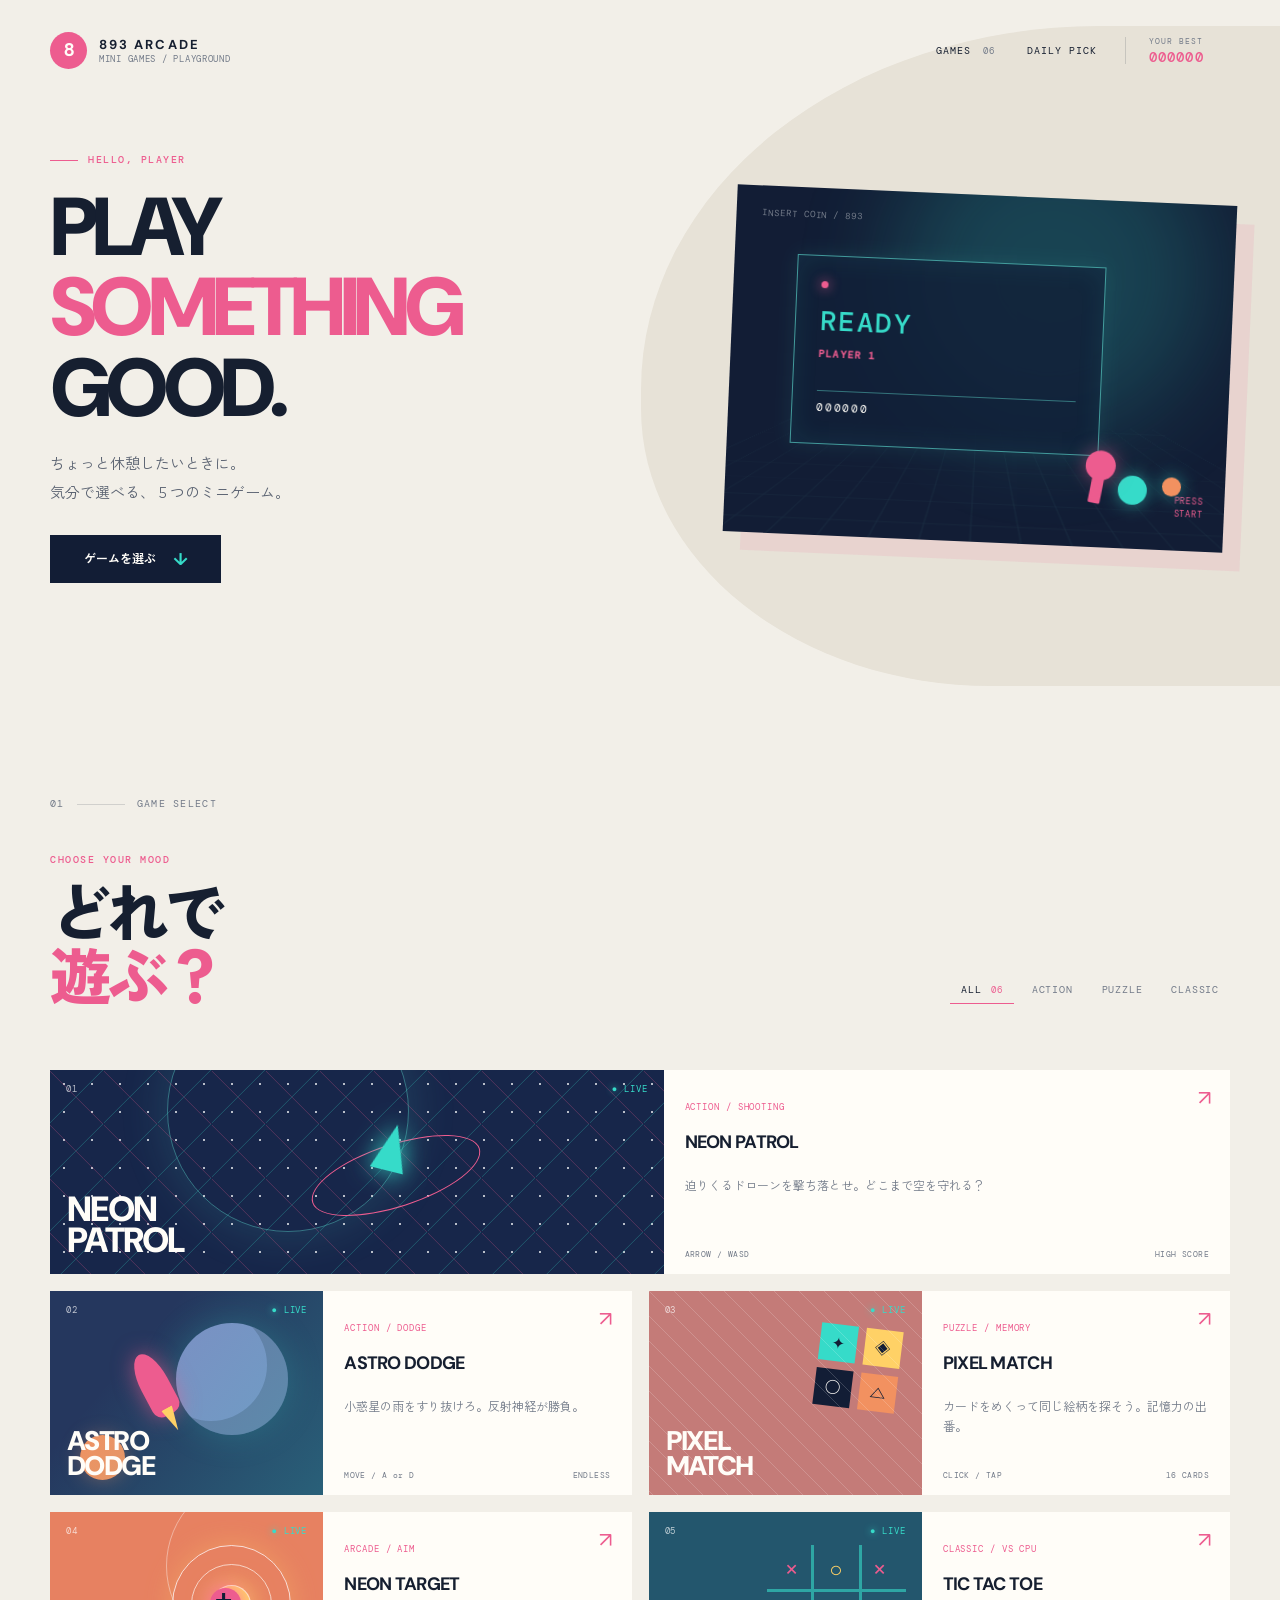
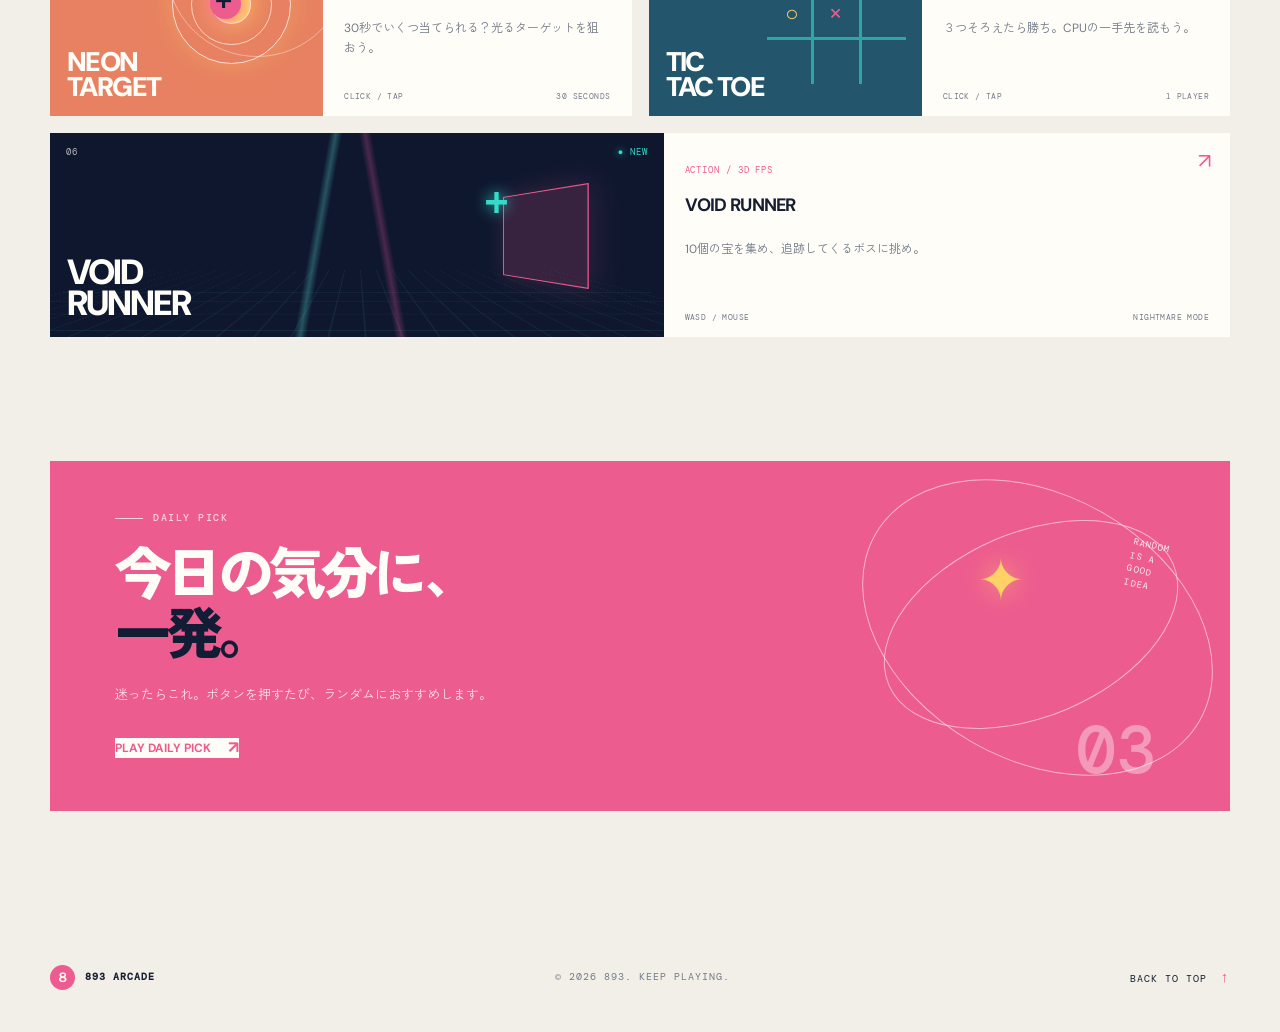
==== commit 65baba4c: "Add horror boss and relic hunt" ====
--- a/index.html
+++ b/index.html
@@ -75,7 +75,7 @@
             </a>
             <a class="game-card game-card-featured game-card-fps" data-category="action" href="fps.html">
               <div class="game-thumb thumb-fps"><span class="thumb-number">06</span><span class="thumb-status">● NEW</span><div class="fps-grid"></div><div class="fps-cross">+</div><div class="fps-wall"></div><strong>VOID<br />RUNNER</strong></div>
-              <div class="card-copy"><div><span class="card-category">ACTION / 3D FPS</span><h3>VOID RUNNER</h3></div><span class="card-arrow">↗</span><p>迷路の奥に潜むドローンを探して、すべて撃ち落とせ。</p><div class="card-meta"><span>WASD / MOUSE</span><span>FIRST PERSON</span></div></div>
+              <div class="card-copy"><div><span class="card-category">ACTION / 3D FPS</span><h3>VOID RUNNER</h3></div><span class="card-arrow">↗</span><p>10個の宝を集め、追跡してくるボスに挑め。</p><div class="card-meta"><span>WASD / MOUSE</span><span>NIGHTMARE MODE</span></div></div>
             </a>
           </div>
           <p class="empty-message" id="emptyMessage" hidden>このカテゴリのゲームは準備中です。</p>
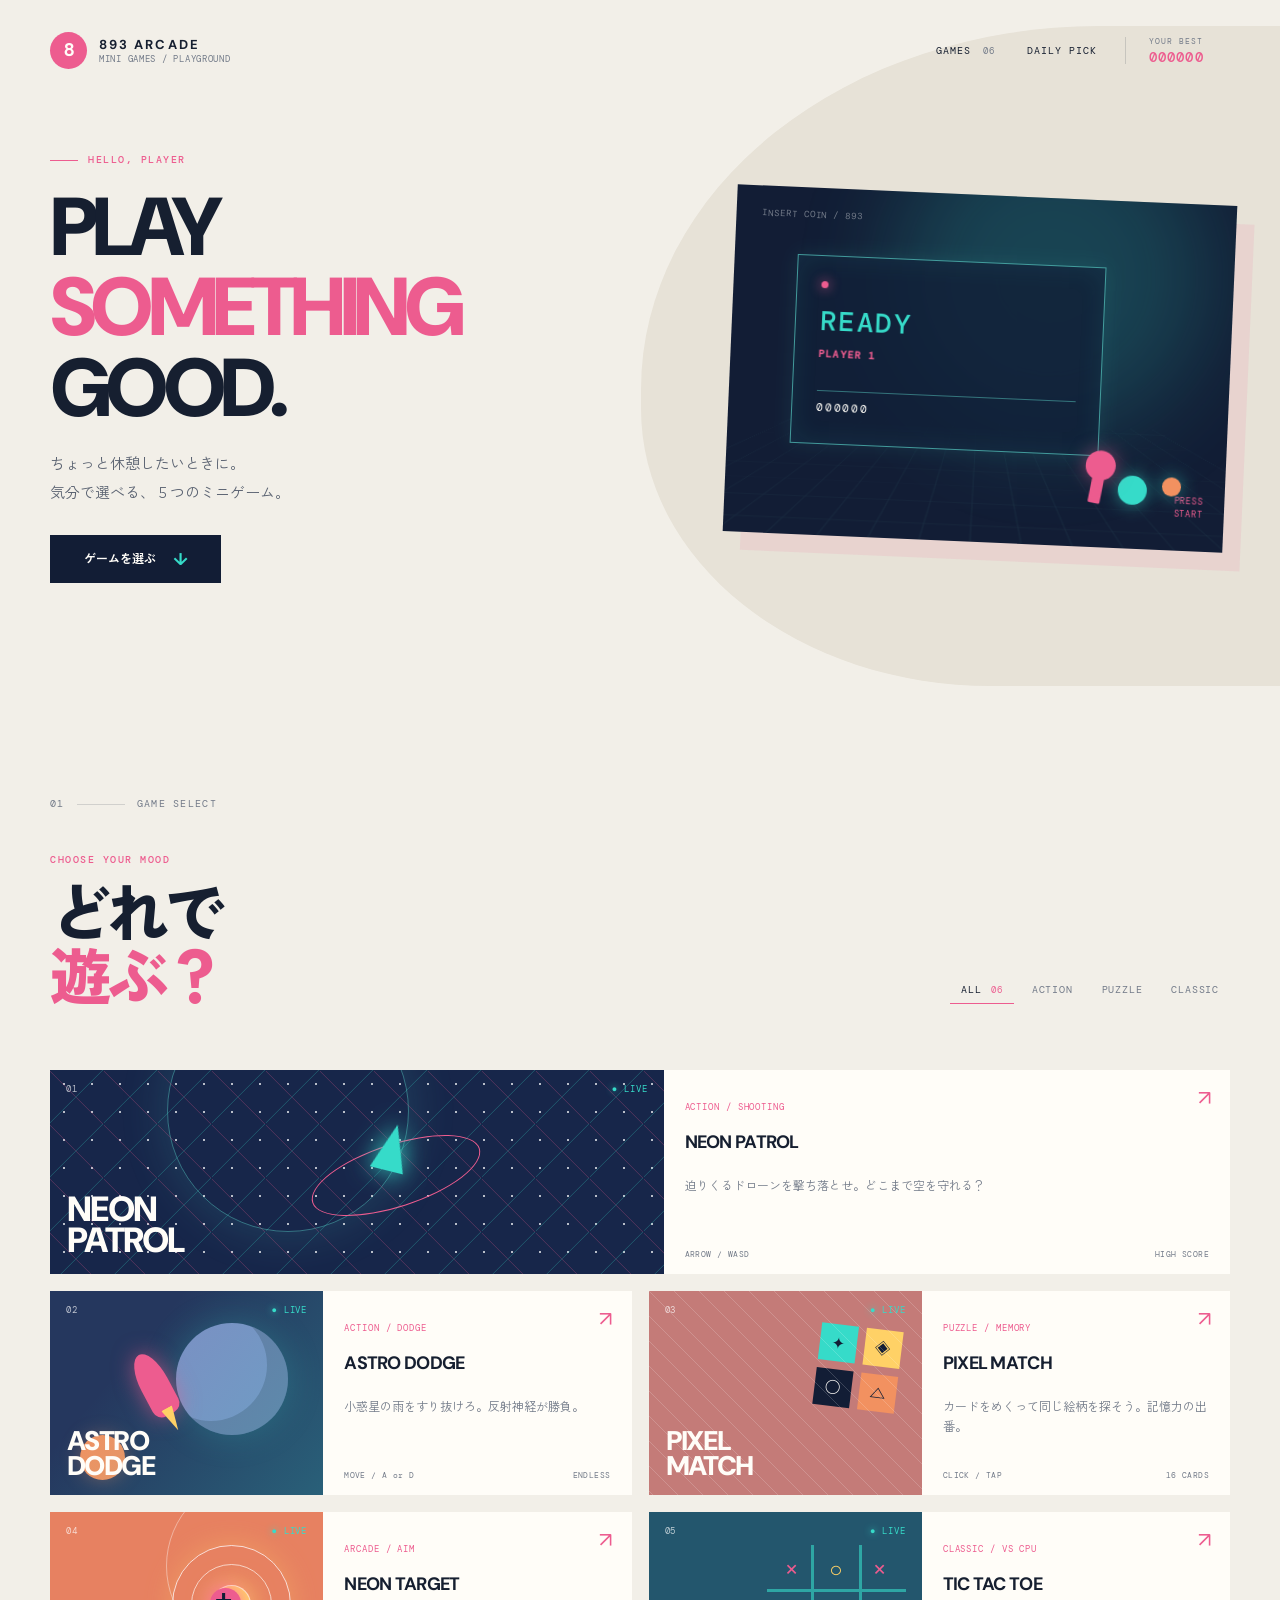
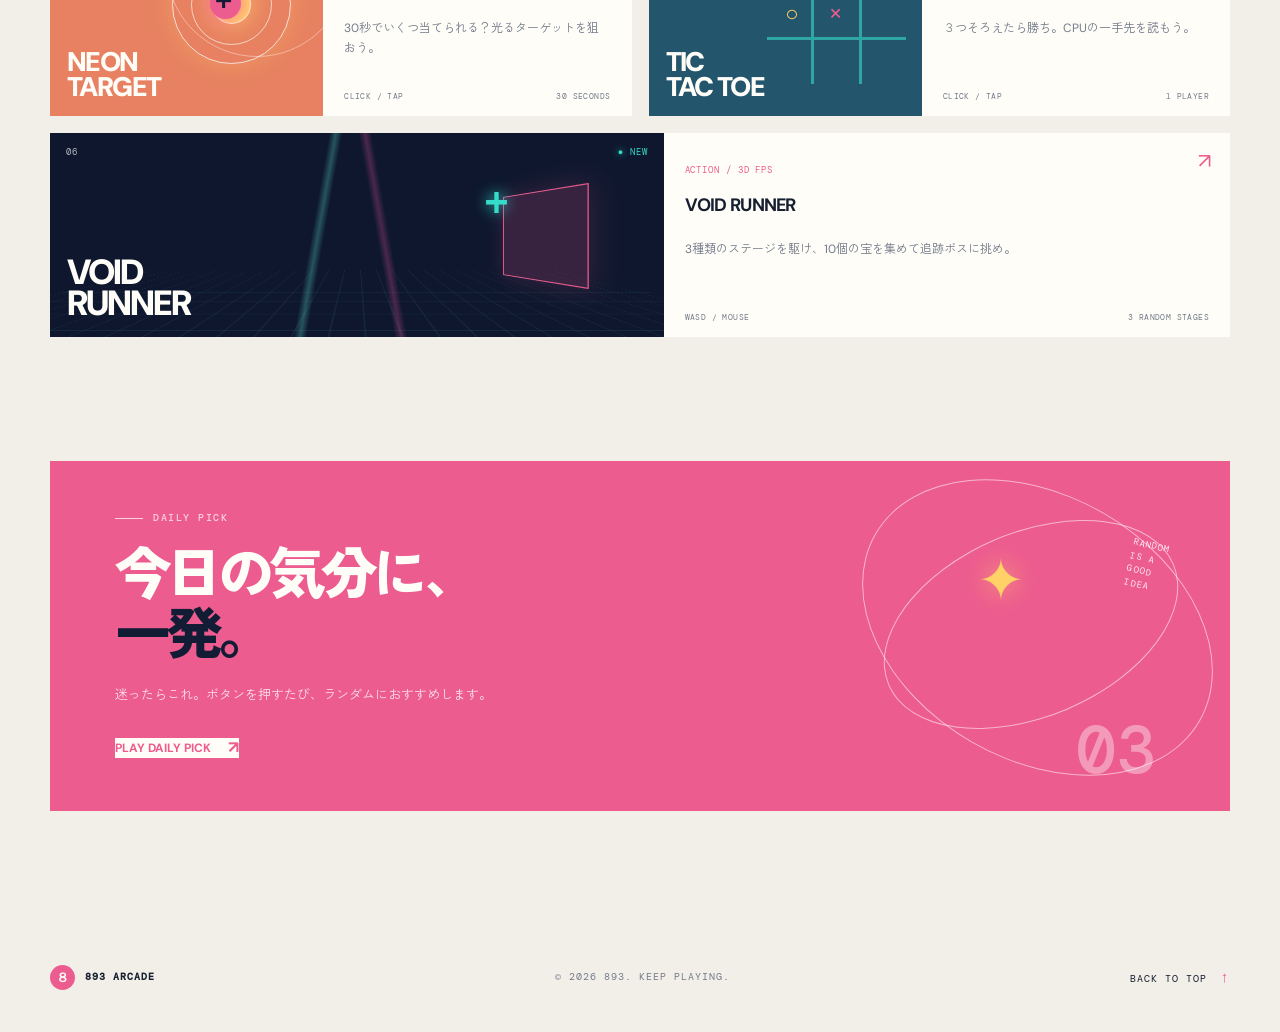
==== commit ce0d3f3f: "Add random multi-stage FPS maps" ====
--- a/index.html
+++ b/index.html
@@ -75,7 +75,7 @@
             </a>
             <a class="game-card game-card-featured game-card-fps" data-category="action" href="fps.html">
               <div class="game-thumb thumb-fps"><span class="thumb-number">06</span><span class="thumb-status">● NEW</span><div class="fps-grid"></div><div class="fps-cross">+</div><div class="fps-wall"></div><strong>VOID<br />RUNNER</strong></div>
-              <div class="card-copy"><div><span class="card-category">ACTION / 3D FPS</span><h3>VOID RUNNER</h3></div><span class="card-arrow">↗</span><p>10個の宝を集め、追跡してくるボスに挑め。</p><div class="card-meta"><span>WASD / MOUSE</span><span>NIGHTMARE MODE</span></div></div>
+              <div class="card-copy"><div><span class="card-category">ACTION / 3D FPS</span><h3>VOID RUNNER</h3></div><span class="card-arrow">↗</span><p>3種類のステージを駆け、10個の宝を集めて追跡ボスに挑め。</p><div class="card-meta"><span>WASD / MOUSE</span><span>3 RANDOM STAGES</span></div></div>
             </a>
           </div>
           <p class="empty-message" id="emptyMessage" hidden>このカテゴリのゲームは準備中です。</p>
